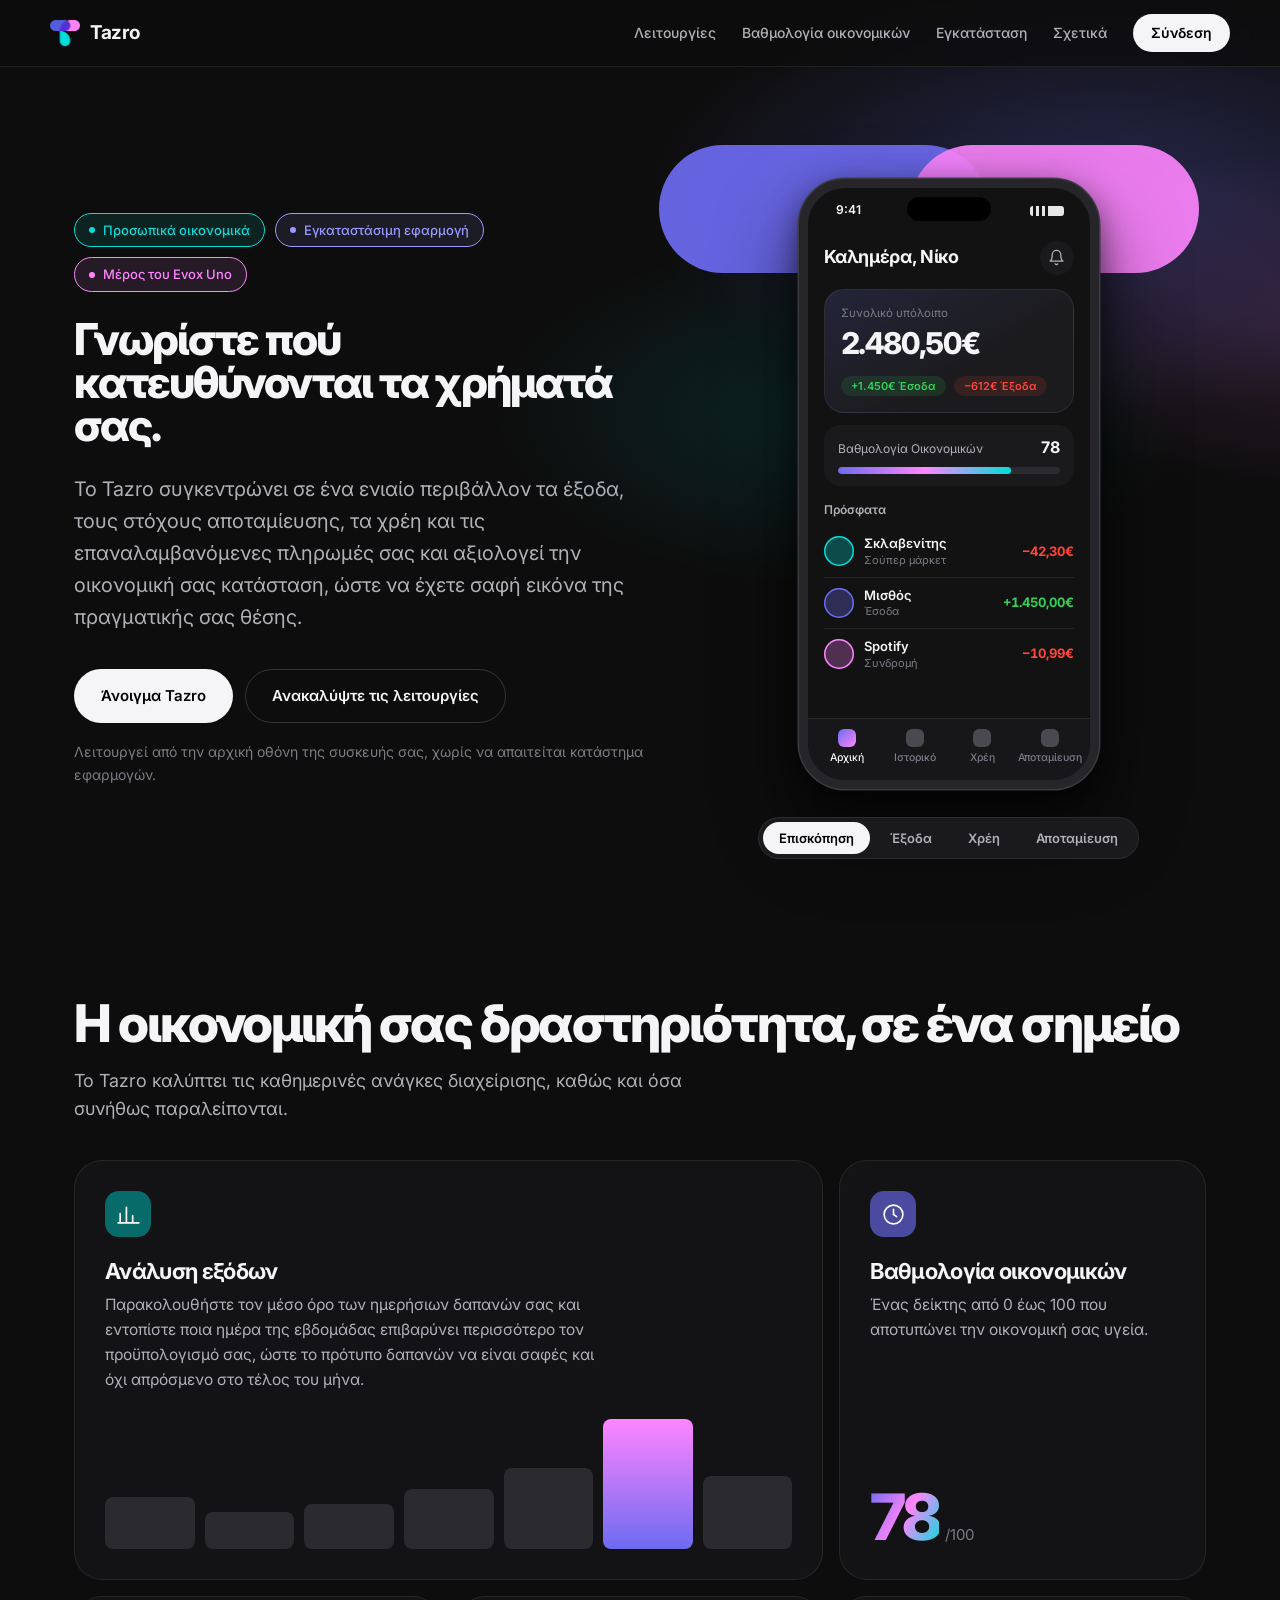
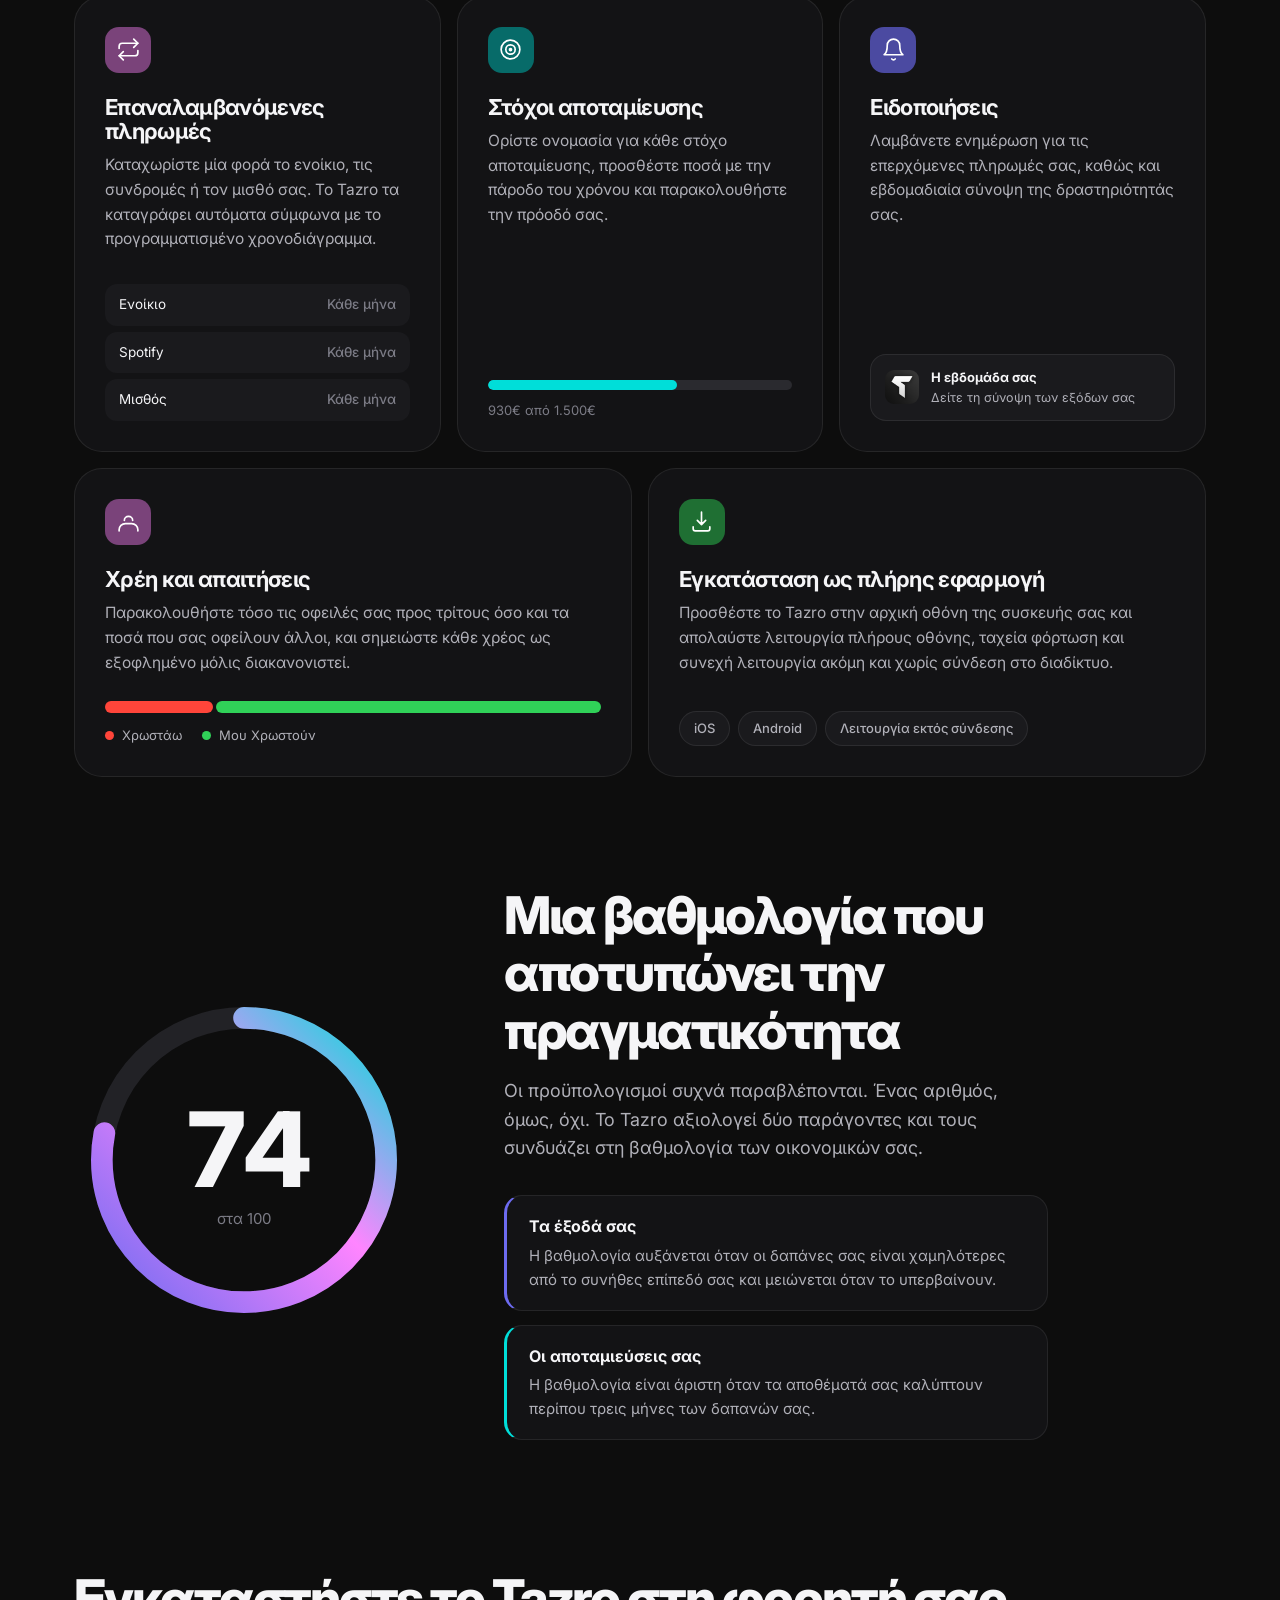
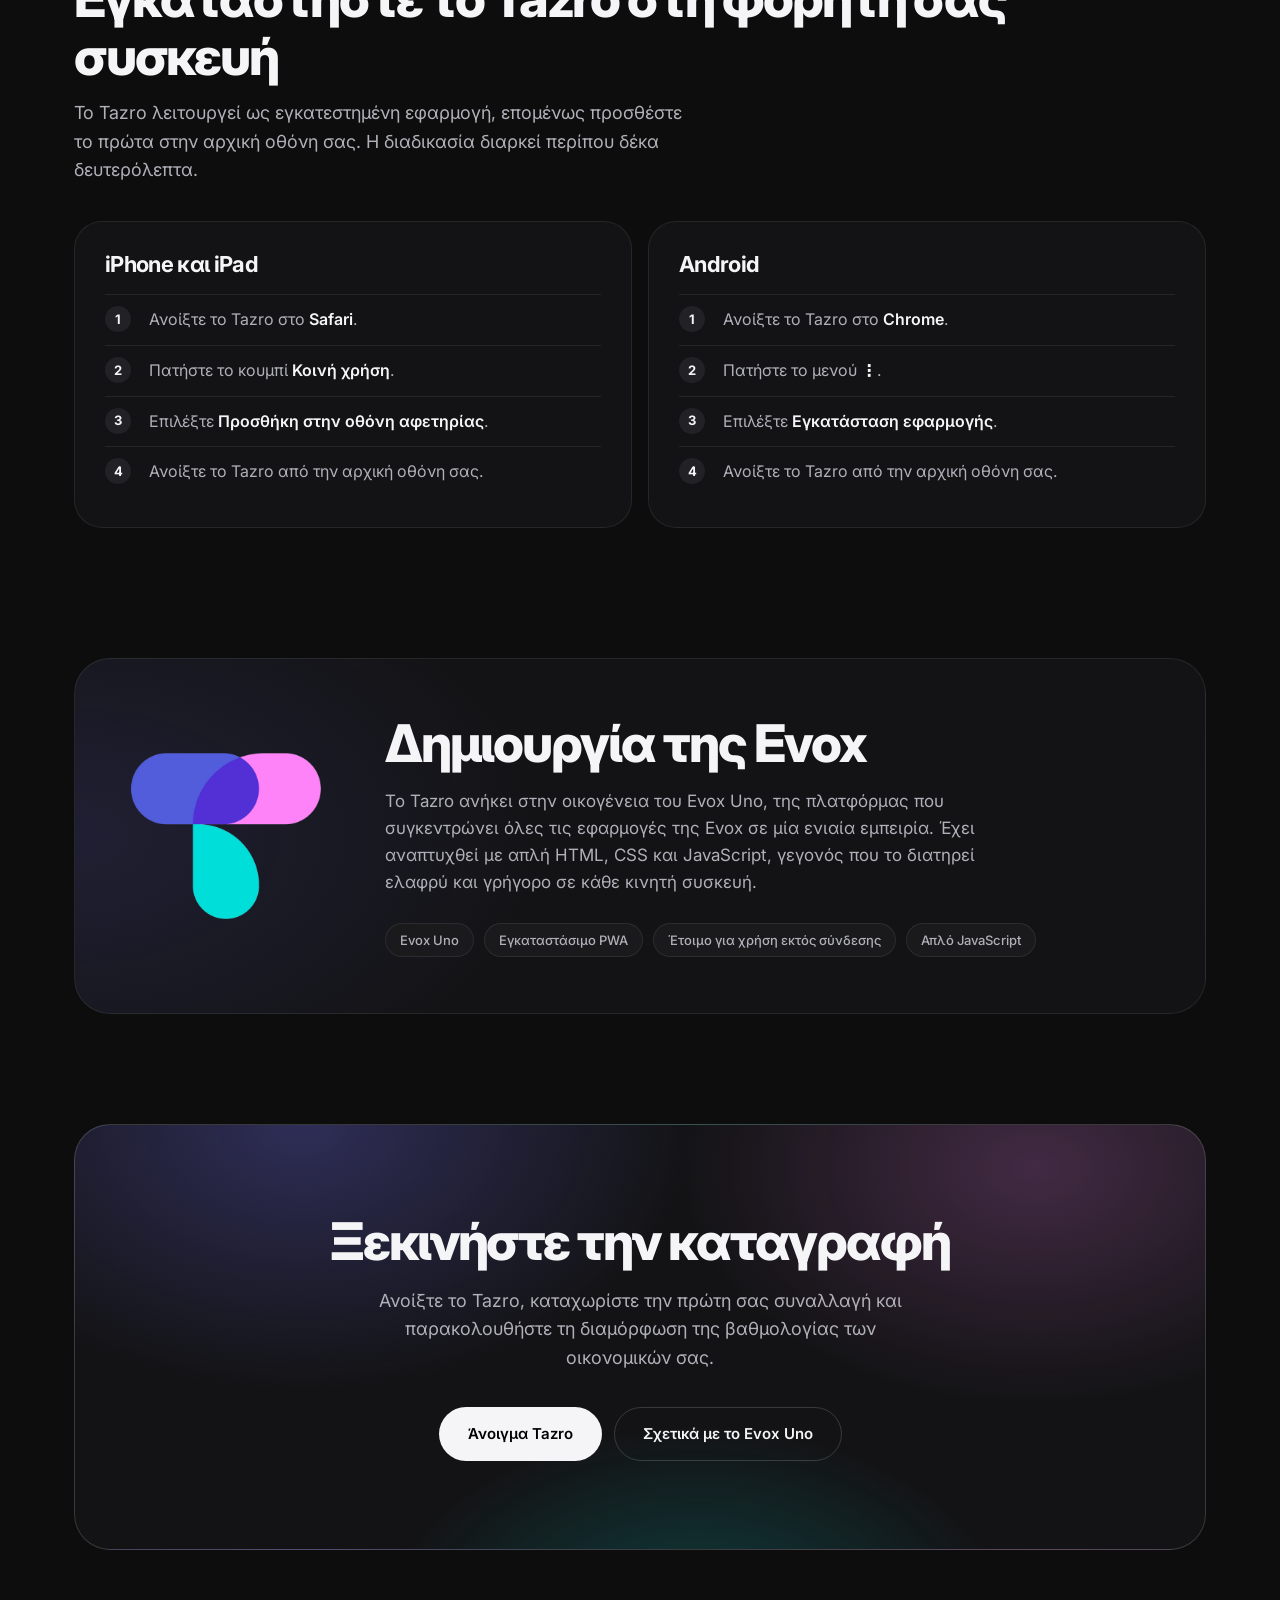
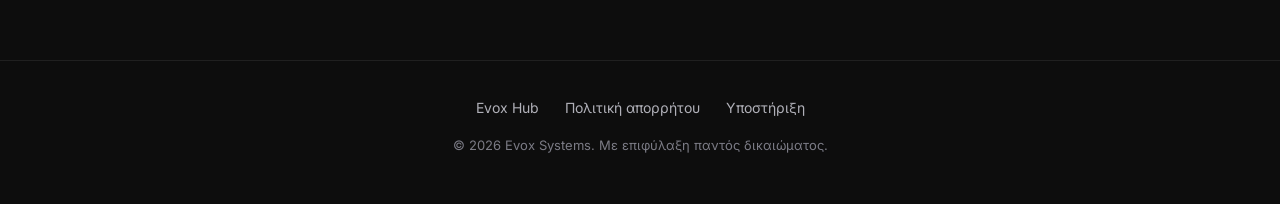
==== tazro-info/index.html @ 0efce6a3 "Tazro-2 Update" ====
<!DOCTYPE html>
<html lang="el">

<head>
  <meta charset="UTF-8">
  <meta name="viewport" content="width=device-width, initial-scale=1, viewport-fit=cover">
  <title>Tazro – Διαχείριση προσωπικών οικονομικών με σαφήνεια</title>
  <meta name="description" content="Το Tazro καταγράφει τα έξοδά σας, τους στόχους αποταμίευσης, τα χρέη και τις επαναλαμβανόμενες πληρωμές σας, και αξιολογεί την οικονομική σας κατάσταση. Εφαρμογή διαχείρισης προσωπικών οικονομικών από την Evox.">
  <meta name="theme-color" content="#0d0d0d">

  <link rel="preconnect" href="https://fonts.googleapis.com">
  <link rel="preconnect" href="https://fonts.gstatic.com" crossorigin>
  <link href="https://fonts.googleapis.com/css2?family=Inter:wght@400;500;600;700;800&display=swap" rel="stylesheet">
  <link rel="stylesheet" href="./style.css">
  <link rel="stylesheet" href="./savings-app.css">
  <link rel="stylesheet" href="https://cdnjs.cloudflare.com/ajax/libs/font-awesome/6.5.2/css/all.min.css"
    crossorigin="anonymous" referrerpolicy="no-referrer">

  <link rel="icon" type="image/png" href="./assets/tazro.png">
  <link rel="apple-touch-icon" sizes="180x180" href="./assets/icon.png">
  <meta name="apple-mobile-web-app-capable" content="yes">
  <meta name="apple-mobile-web-app-status-bar-style" content="black">

  <meta property="og:title" content="Tazro – Διαχείριση προσωπικών οικονομικών με σαφήνεια">
  <meta property="og:type" content="website">
  <meta property="og:description" content="Έξοδα, στόχοι αποταμίευσης, χρέη και επαναλαμβανόμενες πληρωμές σε μία εφαρμογή, με βαθμολογία που αποτυπώνει την οικονομική σας υγεία.">
  <meta property="og:image" content="./assets/tazro.png">
</head>

<body>

  <!-- ─── NAV ─── -->
  <nav>
    <a class="nav-logo" href="#top" aria-label="Αρχική Tazro">
      <img src="./assets/tazro.png" alt="">Tazro
    </a>
    <div class="nav-links">
      <a href="#features">Λειτουργίες</a>
      <a href="#score">Βαθμολογία οικονομικών</a>
      <a href="#install">Εγκατάσταση</a>
      <a href="#about">Σχετικά</a>

      <div id="login" onclick="window.location.href = '../login/'" class="custom-select">
        <div class="button-login"><span>Σύνδεση</span></div>
      </div>
      <div style="display: none;" class="loggedIn" id="userMenu">
        <button type="button" class="user-dropdown-toggle" aria-haspopup="true" aria-expanded="false"
          aria-controls="userDropdownMenu">
          <img id="pfp" class="profile-avatar" src="./assets/icon.png" alt="Φωτογραφία προφίλ">
          <span id="username" class="username">Όνομα χρήστη</span>
        </button>
        <div class="dropdown" id="userDropdownMenu" role="menu">
          <a href="#" role="menuitem">Προφίλ</a>
          <a href="#" role="menuitem">Ρυθμίσεις</a>
          <a onclick="logout()" href="#" role="menuitem">Αποσύνδεση</a>
        </div>
      </div>
    </div>
  </nav>

  <main id="top">

    <!-- ─── HERO ─── -->
    <section class="hero">
      <div class="hero-glow" aria-hidden="true"></div>

      <div class="hero-copy">
        <div class="status-pills">
          <span class="pill teal"><span class="pill-dot"></span> Προσωπικά οικονομικά</span>
          <span class="pill indigo"><span class="pill-dot"></span> Εγκαταστάσιμη εφαρμογή</span>
          <span class="pill pink"><span class="pill-dot"></span> Μέρος του Evox Uno</span>
        </div>

        <h1>Γνωρίστε πού κατευθύνονται τα χρήματά σας.</h1>
        <p class="subtitle">Το Tazro συγκεντρώνει σε ένα ενιαίο περιβάλλον τα έξοδα, τους στόχους αποταμίευσης, τα χρέη και τις επαναλαμβανόμενες
          πληρωμές σας και αξιολογεί την οικονομική σας κατάσταση, ώστε να έχετε σαφή εικόνα της πραγματικής σας θέσης.</p>

        <div class="hero-actions">
          <a class="btn primary" id="installBtn" href="../tazro/" data-app-url="../tazro/">Άνοιγμα Tazro</a>
          <a class="btn secondary" href="#features">Ανακαλύψτε τις λειτουργίες</a>
        </div>
        <p class="hero-note">Λειτουργεί από την αρχική οθόνη της συσκευής σας, χωρίς να απαιτείται κατάστημα εφαρμογών.</p>
      </div>

      <!-- Phone demo -->
      <div class="stage">
        <span class="shape shape-indigo" aria-hidden="true"></span>
        <span class="shape shape-pink" aria-hidden="true"></span>
        <span class="shape shape-teal" aria-hidden="true"></span>

        <div class="phone" aria-label="Προεπισκόπηση της εφαρμογής Tazro">
          <div class="phone-island" aria-hidden="true"></div>

          <!-- Overview -->
          <div class="screen active" id="screen-overview" role="tabpanel" aria-labelledby="tab-overview">
            <div class="s-status"><span>9:41</span><span class="s-status-icons" aria-hidden="true"></span></div>
            <div class="s-head">
              <div>
                <span class="s-hello">Καλημέρα, Νίκο</span>
              </div>
              <span class="s-bell" aria-hidden="true">
                <svg viewBox="0 0 24 24" fill="none" stroke="currentColor" stroke-width="1.8" stroke-linecap="round" stroke-linejoin="round"><path d="M6 8a6 6 0 0112 0c0 7 3 9 3 9H3s3-2 3-9M10.3 21a1.94 1.94 0 003.4 0"/></svg>
              </span>
            </div>

            <div class="s-balance">
              <span class="s-label">Συνολικό υπόλοιπο</span>
              <strong class="s-amount" data-count="2480.5">2.480,50€</strong>
              <div class="s-chips">
                <span class="chip up">+1.450€ Έσοδα</span>
                <span class="chip down">−612€ Έξοδα</span>
              </div>
            </div>

            <div class="s-score">
              <div class="s-score-top"><span>Βαθμολογία Οικονομικών</span><b>78</b></div>
              <div class="s-track"><i style="--w:78%"></i></div>
            </div>

            <span class="s-section">Πρόσφατα</span>
            <ul class="s-list">
              <li><span class="dot teal"></span><span class="s-name">Σκλαβενίτης<small>Σούπερ μάρκετ</small></span><b class="neg">−42,30€</b></li>
              <li><span class="dot indigo"></span><span class="s-name">Μισθός<small>Έσοδα</small></span><b class="pos">+1.450,00€</b></li>
              <li><span class="dot pink"></span><span class="s-name">Spotify<small>Συνδρομή</small></span><b class="neg">−10,99€</b></li>
            </ul>
          </div>

          <!-- Spending -->
          <div class="screen" id="screen-spending" role="tabpanel" aria-labelledby="tab-spending">
            <div class="s-status"><span>9:41</span><span class="s-status-icons" aria-hidden="true"></span></div>
            <div class="s-head"><span class="s-title">Στατιστικά εξόδων</span></div>

            <div class="s-balance slim">
              <span class="s-label">Μέσος όρος ανά ημέρα</span>
              <strong class="s-amount">38,40€</strong>
            </div>

            <span class="s-section">Μ.Ο. ανά ημέρα της εβδομάδας</span>
            <div class="s-bars" aria-hidden="true">
              <div><i style="--h:42%"></i><span>Δε</span></div>
              <div><i style="--h:30%"></i><span>Τρ</span></div>
              <div><i style="--h:36%"></i><span>Τε</span></div>
              <div><i style="--h:48%"></i><span>Πε</span></div>
              <div><i style="--h:64%"></i><span>Πα</span></div>
              <div class="hi"><i style="--h:100%"></i><span>Σα</span></div>
              <div><i style="--h:58%"></i><span>Κυ</span></div>
            </div>

            <ul class="s-cats">
              <li><span>Σούπερ μάρκετ</span><b>248€</b><i style="--w:82%;--c:var(--teal)"></i></li>
              <li><span>Μεταφορές</span><b>120€</b><i style="--w:44%;--c:var(--indigo)"></i></li>
              <li><span>Ψυχαγωγία</span><b>96€</b><i style="--w:34%;--c:var(--pink)"></i></li>
            </ul>
          </div>

          <!-- Debts -->
          <div class="screen" id="screen-debts" role="tabpanel" aria-labelledby="tab-debts">
            <div class="s-status"><span>9:41</span><span class="s-status-icons" aria-hidden="true"></span></div>
            <div class="s-head"><span class="s-title">Χρέη</span></div>

            <div class="s-debt-sum">
              <div><span class="s-label">Χρωστάω</span><strong class="neg">18,00€</strong></div>
              <div><span class="s-label">Μου Χρωστούν</span><strong class="pos">63,00€</strong></div>
            </div>
            <div class="s-split" aria-hidden="true"><i class="owe" style="--w:22%"></i><i class="lent" style="--w:78%"></i></div>

            <span class="s-section">Ανοιχτά</span>
            <ul class="s-list">
              <li><span class="dot pink"></span><span class="s-name">Γιώργος<small>Δείπνο · Χρωστάω</small></span><b class="neg">18,00€</b></li>
              <li><span class="dot teal"></span><span class="s-name">Ελένη<small>Εισιτήρια · Μου Χρωστούν</small></span><b class="pos">45,00€</b></li>
              <li><span class="dot teal"></span><span class="s-name">Μάρκος<small>Καύσιμα · Μου Χρωστούν</small></span><b class="pos">18,00€</b></li>
            </ul>
          </div>

          <!-- Savings -->
          <div class="screen" id="screen-savings" role="tabpanel" aria-labelledby="tab-savings">
            <div class="s-status"><span>9:41</span><span class="s-status-icons" aria-hidden="true"></span></div>
            <div class="sv-scroll">
              <div class="sv-app">
                    <div class="view-header">
                      <h1>Αποταμίευση</h1>
                    </div>

                    <div style="display: flex;align-items: center;justify-content: center;width: 100%;color:#d5d5d5;">
                      <h4>Βαθμολογία Οικονομικών</h4>
                    </div>

                    <!-- Finance score hero (radial rings) -->
                    <div class="score-hero animate-in" id="score-hero">
                      <svg class="score-svg" id="score-svg" viewBox="0 0 360 360" role="img" aria-label="Οικονομική βαθμολογία">
                        <defs>
                          <path id="score-arc-top" d="M 60.5 79.7 A 156 156 0 0 1 299.5 79.7" />
                          <path id="score-arc-right" d="M 280.3 60.5 A 156 156 0 0 1 280.3 299.5" />
                          <path id="score-arc-left" d="M 79.7 299.5 A 156 156 0 0 1 79.7 60.5" />
                          <path id="score-arc-bottom" d="M 52.8 286.7 A 166 166 0 0 0 307.2 286.7" />
                        </defs>

                        <!-- curved section labels -->
                        <text class="score-lbl"><textPath href="#score-arc-top" startOffset="50%" text-anchor="middle">ΕΞΟΔΑ</textPath></text>
                        <text class="score-lbl"><textPath href="#score-arc-right" startOffset="50%" text-anchor="middle">ΧΡΕΗ</textPath></text>
                        <text class="score-lbl"><textPath href="#score-arc-bottom" startOffset="50%" text-anchor="middle">ΑΠΟΤΑΜΙΕΥΣΗ</textPath></text>
                        <text class="score-lbl"><textPath href="#score-arc-left" startOffset="50%" text-anchor="middle">ΣΤΟΧΟΙ</textPath></text>

                        <!-- decorative dots -->
                  <g class="score-grey">
                    <circle cx="257.8" cy="102.2" r="15"/>
                    <circle cx="291.0" cy="69.0" r="5.5"/>
                    <circle cx="257.8" cy="257.8" r="15"/>
                    <circle cx="291.0" cy="291.0" r="5.5"/>
                    <circle cx="102.2" cy="257.8" r="15"/>
                    <circle cx="69.0" cy="291.0" r="5.5"/>
                    <circle cx="102.2" cy="102.2" r="15"/>
                    <circle cx="69.0" cy="69.0" r="5.5"/>
                  </g>
                  <g class="score-deco" style="--c:var(--sc-spend)">
                    <circle class="deco-dot" cx="120.1" cy="62.4" r="11" style="--d:0.00s"/>
                    <circle class="deco-dot" cx="239.9" cy="62.4" r="11" style="--d:0.90s"/>
                    <circle class="deco-pale" cx="99.1" cy="45.4" r="3.4" style="--d:0.40s"/>
                    <circle class="deco-pale" cx="260.9" cy="45.4" r="3.4" style="--d:1.00s"/>
                  </g>
                  <g class="score-deco" style="--c:var(--sc-debts)">
                    <circle class="deco-dot" cx="297.6" cy="120.1" r="11" style="--d:0.45s"/>
                    <circle class="deco-dot" cx="297.6" cy="239.9" r="11" style="--d:1.35s"/>
                    <circle class="deco-pale" cx="314.6" cy="99.1" r="3.4" style="--d:0.70s"/>
                    <circle class="deco-pale" cx="314.6" cy="260.9" r="3.4" style="--d:1.30s"/>
                  </g>
                  <g class="score-deco" style="--c:var(--sc-save)">
                    <circle class="deco-dot" cx="239.9" cy="297.6" r="11" style="--d:0.90s"/>
                    <circle class="deco-dot" cx="120.1" cy="297.6" r="11" style="--d:1.80s"/>
                    <circle class="deco-pale" cx="260.9" cy="314.6" r="3.4" style="--d:1.00s"/>
                    <circle class="deco-pale" cx="99.1" cy="314.6" r="3.4" style="--d:1.60s"/>
                  </g>
                  <g class="score-deco" style="--c:var(--sc-goals)">
                    <circle class="deco-dot" cx="62.4" cy="239.9" r="11" style="--d:1.35s"/>
                    <circle class="deco-dot" cx="62.4" cy="120.1" r="11" style="--d:2.25s"/>
                    <circle class="deco-pale" cx="45.4" cy="260.9" r="3.4" style="--d:1.30s"/>
                    <circle class="deco-pale" cx="45.4" cy="99.1" r="3.4" style="--d:1.90s"/>
                  </g>

                        <!-- score rings -->
                  <g class="score-ring" style="--c:var(--sc-spend)" transform="translate(180 70)">
                    <circle class="ring-fill" r="34"/>
                    <circle class="ring-track" r="34"/>
                    <circle class="ring-arc" id="arc-spend" r="34" transform="rotate(-90)"/>
                    <text class="ring-val" id="val-spend" text-anchor="middle" dy=".35em">–</text>
                  </g>
                  <g class="score-ring" style="--c:var(--sc-debts)" transform="translate(290 180)">
                    <circle class="ring-fill" r="34"/>
                    <circle class="ring-track" r="34"/>
                    <circle class="ring-arc" id="arc-debts" r="34" transform="rotate(-90)"/>
                    <text class="ring-val" id="val-debts" text-anchor="middle" dy=".35em">–</text>
                  </g>
                  <g class="score-ring" style="--c:var(--sc-save)" transform="translate(180 290)">
                    <circle class="ring-fill" r="34"/>
                    <circle class="ring-track" r="34"/>
                    <circle class="ring-arc" id="arc-save" r="34" transform="rotate(-90)"/>
                    <text class="ring-val" id="val-save" text-anchor="middle" dy=".35em">–</text>
                  </g>
                  <g class="score-ring" style="--c:var(--sc-goals)" transform="translate(70 180)">
                    <circle class="ring-fill" r="34"/>
                    <circle class="ring-track" r="34"/>
                    <circle class="ring-arc" id="arc-goals" r="34" transform="rotate(-90)"/>
                    <text class="ring-val" id="val-goals" text-anchor="middle" dy=".35em">–</text>
                  </g>

                        <!-- total -->
                        <text class="score-total" id="score-total" x="180" y="197" text-anchor="middle">–</text>
                        <text class="score-outof" x="180" y="221" text-anchor="middle">/100</text>
                      </svg>
                    </div>

                    <!-- Status: monthly change + rating -->
                    <div class="score-status flat animate-in" id="score-status">
                      <div class="score-status-left">
                        <div class="score-arrow">
                          <svg viewBox="0 0 24 24" stroke-linecap="round" stroke-linejoin="round">
                            <path d="M12 19V5M5 12l7-7 7 7" />
                          </svg>
                        </div>
                        <div class="score-pill" id="score-pill">—</div>
                      </div>
                      <div class="score-status-right">
                        <div class="score-rating" id="score-rating">—</div>
                        <div class="score-rating-sub" id="score-rating-sub">—</div>
                      </div>
                    </div>

                    <!-- Score breakdown -->
                    <div class="score-grid animate-in">
                      <div class="score-card" style="--c:var(--sc-spend)">
                        <div class="score-card-top">
                          <span class="score-card-label">Έξοδα</span>
                          <span class="score-delta" id="delta-spend"></span>
                        </div>
                        <div class="score-card-value"><span id="sc-val-spend">–</span><small>/100</small></div>
                        <div class="score-card-detail" id="sc-det-spend">—</div>
                        <div class="score-card-bar"><span id="sc-bar-spend"></span></div>
                      </div>
                      <div class="score-card" style="--c:var(--sc-save)">
                        <div class="score-card-top">
                          <span class="score-card-label">Αποταμίευση</span>
                          <span class="score-delta" id="delta-save"></span>
                        </div>
                        <div class="score-card-value"><span id="sc-val-save">–</span><small>/100</small></div>
                        <div class="score-card-detail" id="sc-det-save">—</div>
                        <div class="score-card-bar"><span id="sc-bar-save"></span></div>
                      </div>
                      <div class="score-card" style="--c:var(--sc-goals)">
                        <div class="score-card-top">
                          <span class="score-card-label">Στόχοι</span>
                          <span class="score-delta" id="delta-goals"></span>
                        </div>
                        <div class="score-card-value"><span id="sc-val-goals">–</span><small>/100</small></div>
                        <div class="score-card-detail" id="sc-det-goals">—</div>
                        <div class="score-card-bar"><span id="sc-bar-goals"></span></div>
                      </div>
                      <div class="score-card" style="--c:var(--sc-debts)">
                        <div class="score-card-top">
                          <span class="score-card-label">Χρέη</span>
                          <span class="score-delta" id="delta-debts"></span>
                        </div>
                        <div class="score-card-value"><span id="sc-val-debts">–</span><small>/100</small></div>
                        <div class="score-card-detail" id="sc-det-debts">—</div>
                        <div class="score-card-bar"><span id="sc-bar-debts"></span></div>
                      </div>
                    </div>

                    <!-- Dual balance display -->
                    <div class="dual-balance-row">

                      <div class="balance-source-card" id="main-balance-card">
                        <div class="bsc-label">Κύριο</div>
                        <div class="bsc-amount" id="savings-main-balance">$0.00</div>
                        <div class="bsc-sub">Διαθέσιμο</div>
                      </div>

                      <!-- Directional arrows -->
                      <div class="xfer-arrows" id="transfer-arrow-indicator">
                        <div class="xfer-arrow xfer-right">
                          <svg viewBox="0 0 24 24" stroke="currentColor" stroke-width="2" fill="none" stroke-linecap="round"
                            stroke-linejoin="round">
                            <path d="M5 12h14M15 8l4 4-4 4" />
                          </svg>
                        </div>
                        <div class="xfer-arrow xfer-left">
                          <svg viewBox="0 0 24 24" stroke="currentColor" stroke-width="2" fill="none" stroke-linecap="round"
                            stroke-linejoin="round">
                            <path d="M19 12H5M9 8l-4 4 4 4" />
                          </svg>
                        </div>
                      </div>

                      <div class="balance-source-card savings-card" id="savings-balance-card">
                        <div class="bsc-label">Αποταμίευση</div>
                        <div class="bsc-amount" id="savings-amount">$0.00</div>
                        <div class="bsc-sub positive" id="savings-trend">—</div>
                      </div>

                    </div>

                    <!-- Transfer panel -->
                    <div class="transfer-panel" id="transfer-panel">
                      <div class="transfer-panel-header">
                        <div class="transfer-panel-title">
                          <span class="transfer-panel-icon">
                            <svg viewBox="0 0 24 24" stroke="currentColor" stroke-width="2" fill="none" stroke-linecap="round"
                              stroke-linejoin="round">
                              <path d="M7 7h13M16 3l4 4-4 4M17 17H4M8 13l-4 4 4 4" />
                            </svg>
                          </span>
                          <h3>Μεταφορά</h3>
                        </div>
                        <span class="transfer-panel-hint" id="transfer-panel-hint">από κύριο υπόλοιπο</span>
                      </div>

                      <!-- Account selector -->
                      <div class="debt-type-selector savings-account-selector" id="savings-account-selector">
                        <button class="debt-type-btn savings-account-btn active" data-account="main">Κύριο</button>
                        <button class="debt-type-btn savings-account-btn" data-account="savings">Αποταμίευση</button>
                      </div>

                      <!-- Amount input -->
                      <label class="transfer-amount-input" for="transfer-amount">
                        <input type="number" id="transfer-amount" placeholder="0.00" step="0.01" min="0" inputmode="decimal">
                        <span class="transfer-currency">€</span>
                      </label>

                      <!-- Slider -->
                      <div class="transfer-slider">
                        <input type="range" class="slider-track" id="transfer-slider" min="0" max="100" value="0">
                        <div class="slider-labels">
                          <span>0€</span>
                          <span>Διαθέσιμο <b id="slider-max">—</b></span>
                        </div>
                      </div>

                      <!-- Quick amounts -->
                      <div class="transfer-chips" id="transfer-chips">
                        <button type="button" class="transfer-chip" data-pct="25">25%</button>
                        <button type="button" class="transfer-chip" data-pct="50">50%</button>
                        <button type="button" class="transfer-chip" data-pct="75">75%</button>
                        <button type="button" class="transfer-chip" data-pct="100">Όλο</button>
                      </div>

                      <!-- Single action button driven by selected source account -->
                      <div class="transfer-dir-btns">
                        <button class="transfer-dir-btn save" id="transfer-action-btn">
                          <svg id="transfer-action-icon" viewBox="0 0 24 24" stroke="currentColor" stroke-width="2" fill="none"
                            stroke-linecap="round" stroke-linejoin="round">
                            <path d="M5 12h14M15 8l4 4-4 4" />
                          </svg>
                          <div class="tdb-text">
                            <span class="tdb-main" id="transfer-action-main">Αποθήκευση</span>
                            <span class="tdb-sub" id="transfer-action-sub">Κύριο → Αποταμίευση</span>
                          </div>
                        </button>
                      </div>
                    </div>

                    <!-- Goals -->
                    <div class="section-header">
                      <h2>Στόχοι</h2>
                    </div>
                    <div class="goals-section" id="goals-list"></div>
              </div>
            </div>
          </div>

          <div class="phone-nav" role="presentation">
            <button type="button" data-go="overview" class="active" tabindex="-1" aria-hidden="true">Αρχική</button>
            <button type="button" data-go="spending" tabindex="-1" aria-hidden="true">Ιστορικό</button>
            <button type="button" data-go="debts" tabindex="-1" aria-hidden="true">Χρέη</button>
            <button type="button" data-go="savings" tabindex="-1" aria-hidden="true">Αποταμίευση</button>
          </div>
        </div>

        <div class="demo-tabs" role="tablist" aria-label="Προεπισκόπηση οθόνης του Tazro">
          <button role="tab" id="tab-overview" data-go="overview" aria-selected="true" aria-controls="screen-overview">Επισκόπηση</button>
          <button role="tab" id="tab-spending" data-go="spending" aria-selected="false" aria-controls="screen-spending" tabindex="-1">Έξοδα</button>
          <button role="tab" id="tab-debts" data-go="debts" aria-selected="false" aria-controls="screen-debts" tabindex="-1">Χρέη</button>
          <button role="tab" id="tab-savings" data-go="savings" aria-selected="false" aria-controls="screen-savings" tabindex="-1">Αποταμίευση</button>
        </div>
      </div>
    </section>

    <!-- ─── FEATURES ─── -->
    <section id="features" class="section-head">
      <h2>Η οικονομική σας δραστηριότητα, σε ένα σημείο</h2>
      <p>Το Tazro καλύπτει τις καθημερινές ανάγκες διαχείρισης, καθώς και όσα συνήθως παραλείπονται.</p>
    </section>

    <div class="feature-grid">

      <article class="feature-card w4">
        <div class="feature-icon teal">
          <svg width="25" height="25" viewBox="0 0 24 24" fill="none" stroke="#fff" stroke-width="1.6" stroke-linecap="round" stroke-linejoin="round"><path d="M4 20V11M10 20V5M16 20V13M22 20H2"/></svg>
        </div>
        <h3>Ανάλυση εξόδων</h3>
        <p>Παρακολουθήστε τον μέσο όρο των ημερήσιων δαπανών σας και εντοπίστε ποια ημέρα της εβδομάδας επιβαρύνει περισσότερο
          τον προϋπολογισμό σας, ώστε το πρότυπο δαπανών να είναι σαφές και όχι απρόσμενο στο τέλος του μήνα.</p>
        <div class="viz viz-bars" aria-hidden="true">
          <i style="--h:40%"></i><i style="--h:28%"></i><i style="--h:34%"></i><i style="--h:46%"></i><i style="--h:62%"></i><i class="hi" style="--h:100%"></i><i style="--h:56%"></i>
        </div>
      </article>

      <article class="feature-card w2">
        <div class="feature-icon indigo">
          <svg width="25" height="25" viewBox="0 0 24 24" fill="none" stroke="#fff" stroke-width="1.6" stroke-linecap="round" stroke-linejoin="round"><circle cx="12" cy="12" r="9"/><path d="M12 7v5l3 2"/></svg>
        </div>
        <h3>Βαθμολογία οικονομικών</h3>
        <p>Ένας δείκτης από 0 έως 100 που αποτυπώνει την οικονομική σας υγεία.</p>
        <div class="viz viz-score" aria-hidden="true"><b>78</b><span>/100</span></div>
      </article>

      <article class="feature-card w2">
        <div class="feature-icon pink">
          <svg width="25" height="25" viewBox="0 0 24 24" fill="none" stroke="#fff" stroke-width="1.6" stroke-linecap="round" stroke-linejoin="round"><path d="M17 2l4 4-4 4"/><path d="M3 11V9a3 3 0 013-3h15"/><path d="M7 22l-4-4 4-4"/><path d="M21 13v2a3 3 0 01-3 3H3"/></svg>
        </div>
        <h3>Επαναλαμβανόμενες πληρωμές</h3>
        <p>Καταχωρίστε μία φορά το ενοίκιο, τις συνδρομές ή τον μισθό σας. Το Tazro τα καταγράφει αυτόματα σύμφωνα με το προγραμματισμένο χρονοδιάγραμμα.</p>
        <ul class="viz viz-rows" aria-hidden="true">
          <li><span>Ενοίκιο</span><b>Κάθε μήνα</b></li>
          <li><span>Spotify</span><b>Κάθε μήνα</b></li>
          <li><span>Μισθός</span><b>Κάθε μήνα</b></li>
        </ul>
      </article>

      <article class="feature-card w2">
        <div class="feature-icon teal">
          <svg width="25" height="25" viewBox="0 0 24 24" fill="none" stroke="#fff" stroke-width="1.6" stroke-linecap="round" stroke-linejoin="round"><circle cx="12" cy="12" r="9"/><circle cx="12" cy="12" r="4.5"/><circle cx="12" cy="12" r="1" fill="#fff"/></svg>
        </div>
        <h3>Στόχοι αποταμίευσης</h3>
        <p>Ορίστε ονομασία για κάθε στόχο αποταμίευσης, προσθέστε ποσά με την πάροδο του χρόνου και παρακολουθήστε την πρόοδό σας.</p>
        <div class="viz viz-goal" aria-hidden="true"><div class="s-track"><i style="--w:62%;--c:var(--teal)"></i></div><span>930€ από 1.500€</span></div>
      </article>

      <article class="feature-card w2">
        <div class="feature-icon indigo">
          <svg width="25" height="25" viewBox="0 0 24 24" fill="none" stroke="#fff" stroke-width="1.6" stroke-linecap="round" stroke-linejoin="round"><path d="M6 8a6 6 0 0112 0c0 7 3 9 3 9H3s3-2 3-9M10.3 21a1.94 1.94 0 003.4 0"/></svg>
        </div>
        <h3>Ειδοποιήσεις</h3>
        <p>Λαμβάνετε ενημέρωση για τις επερχόμενες πληρωμές σας, καθώς και εβδομαδιαία σύνοψη της δραστηριότητάς σας.</p>
        <div class="viz viz-notif" aria-hidden="true"><img src="./assets/icon.png" alt=""><span><b>Η εβδομάδα σας</b>Δείτε τη σύνοψη των εξόδων σας</span></div>
      </article>

      <article class="feature-card w3">
        <div class="feature-icon pink">
          <svg width="25" height="25" viewBox="0 0 24 24" fill="none" stroke="#fff" stroke-width="1.6" stroke-linecap="round" stroke-linejoin="round"><path d="M16 11a4 4 0 10-8 0"/><path d="M3 21v-1a6 6 0 016-6h6a6 6 0 016 6v1"/></svg>
        </div>
        <h3>Χρέη και απαιτήσεις</h3>
        <p>Παρακολουθήστε τόσο τις οφειλές σας προς τρίτους όσο και τα ποσά που σας οφείλουν άλλοι, και σημειώστε κάθε χρέος ως εξοφλημένο μόλις διακανονιστεί.</p>
        <div class="viz viz-split" aria-hidden="true">
          <div class="s-split"><i class="owe" style="--w:22%"></i><i class="lent" style="--w:78%"></i></div>
          <div class="viz-split-legend"><span><i class="owe"></i>Χρωστάω</span><span><i class="lent"></i>Μου Χρωστούν</span></div>
        </div>
      </article>

      <article class="feature-card w3">
        <div class="feature-icon green">
          <svg width="25" height="25" viewBox="0 0 24 24" fill="none" stroke="#fff" stroke-width="1.6" stroke-linecap="round" stroke-linejoin="round"><path d="M12 3v12m0 0l-4-4m4 4l4-4"/><path d="M4 17v2a2 2 0 002 2h12a2 2 0 002-2v-2"/></svg>
        </div>
        <h3>Εγκατάσταση ως πλήρης εφαρμογή</h3>
        <p>Προσθέστε το Tazro στην αρχική οθόνη της συσκευής σας και απολαύστε λειτουργία πλήρους οθόνης, ταχεία φόρτωση και συνεχή λειτουργία ακόμη και χωρίς σύνδεση στο διαδίκτυο.</p>
        <div class="viz viz-badges" aria-hidden="true"><span>iOS</span><span>Android</span><span>Λειτουργία εκτός σύνδεσης</span></div>
      </article>
    </div>

    <!-- ─── FINANCE SCORE ─── -->
    <section id="score" class="score-section">
      <div class="score-ring" id="scoreRing" role="img" aria-label="Παράδειγμα βαθμολογίας οικονομικών: 78 στα 100">
        <svg viewBox="0 0 220 220" aria-hidden="true">
          <defs>
            <linearGradient id="ringGrad" x1="0" y1="0" x2="1" y2="1">
              <stop offset="0" stop-color="#6d6bf0"/>
              <stop offset="0.55" stop-color="#ff85ff"/>
              <stop offset="1" stop-color="#00ded9"/>
            </linearGradient>
          </defs>
          <circle class="ring-bg" cx="110" cy="110" r="92"/>
          <circle class="ring-fg" id="ringFg" cx="110" cy="110" r="92" data-score="78"/>
        </svg>
        <div class="ring-num"><b id="ringNum">0</b><span>στα 100</span></div>
      </div>

      <div class="score-copy">
        <h2>Μια βαθμολογία που αποτυπώνει την πραγματικότητα</h2>
        <p>Οι προϋπολογισμοί συχνά παραβλέπονται. Ένας αριθμός, όμως, όχι. Το Tazro αξιολογεί δύο παράγοντες και τους
          συνδυάζει στη βαθμολογία των οικονομικών σας.</p>
        <dl class="score-factors">
          <div>
            <dt>Τα έξοδά σας</dt>
            <dd>Η βαθμολογία αυξάνεται όταν οι δαπάνες σας είναι χαμηλότερες από το συνήθες επίπεδό σας και μειώνεται όταν το υπερβαίνουν.</dd>
          </div>
          <div>
            <dt>Οι αποταμιεύσεις σας</dt>
            <dd>Η βαθμολογία είναι άριστη όταν τα αποθέματά σας καλύπτουν περίπου τρεις μήνες των δαπανών σας.</dd>
          </div>
        </dl>
      </div>
    </section>

    <!-- ─── INSTALL ─── -->
    <section id="install" class="timeline-section">
      <h2>Εγκαταστήστε το Tazro στη φορητή σας συσκευή</h2>
      <p class="install-lead">Το Tazro λειτουργεί ως εγκατεστημένη εφαρμογή, επομένως προσθέστε το πρώτα στην αρχική οθόνη σας. Η διαδικασία διαρκεί περίπου δέκα δευτερόλεπτα.</p>

      <div class="install-grid">
        <div class="install-card" data-platform="ios">
          <div class="install-title"><h3>iPhone και iPad</h3><span class="here">Η συσκευή σας</span></div>
          <ol>
            <li>Ανοίξτε το Tazro στο <b>Safari</b>.</li>
            <li>Πατήστε το κουμπί <b>Κοινή χρήση</b>.</li>
            <li>Επιλέξτε <b>Προσθήκη στην οθόνη αφετηρίας</b>.</li>
            <li>Ανοίξτε το Tazro από την αρχική οθόνη σας.</li>
          </ol>
        </div>
        <div class="install-card" data-platform="android">
          <div class="install-title"><h3>Android</h3><span class="here">Η συσκευή σας</span></div>
          <ol>
            <li>Ανοίξτε το Tazro στο <b>Chrome</b>.</li>
            <li>Πατήστε το μενού <b>⋮</b>.</li>
            <li>Επιλέξτε <b>Εγκατάσταση εφαρμογής</b>.</li>
            <li>Ανοίξτε το Tazro από την αρχική οθόνη σας.</li>
          </ol>
        </div>
      </div>
    </section>

    <!-- ─── ABOUT ─── -->
    <section id="about" class="about-section">
      <div class="about-card">
        <img class="about-logo" src="./assets/tazro.png" alt="Λογότυπο Tazro">
        <div>
          <h2>Δημιουργία της Evox</h2>
          <p>Το Tazro ανήκει στην οικογένεια του Evox Uno, της πλατφόρμας που συγκεντρώνει όλες τις εφαρμογές της Evox σε μία
            ενιαία εμπειρία. Έχει αναπτυχθεί με απλή HTML, CSS και JavaScript, γεγονός που το διατηρεί ελαφρύ και γρήγορο σε κάθε κινητή συσκευή.</p>
          <div class="tech-row">
            <span class="tech-badge">Evox Uno</span>
            <span class="tech-badge">Εγκαταστάσιμο PWA</span>
            <span class="tech-badge">Έτοιμο για χρήση εκτός σύνδεσης</span>
            <span class="tech-badge">Απλό JavaScript</span>
          </div>
        </div>
      </div>
    </section>

    <!-- ─── CTA ─── -->
    <section class="notify-section">
      <div class="notify-card">
        <h2>Ξεκινήστε την καταγραφή</h2>
        <p>Ανοίξτε το Tazro, καταχωρίστε την πρώτη σας συναλλαγή και παρακολουθήστε τη διαμόρφωση της βαθμολογίας των οικονομικών σας.</p>
        <div class="notify-actions">
          <a href="../tazro/" class="btn-notify primary" data-app-link>Άνοιγμα Tazro</a>
          <a href="../" class="btn-notify secondary">Σχετικά με το Evox Uno</a>
        </div>
      </div>
    </section>
  </main>

  <footer>
    <div class="footer-links">
      <a href="https://evoxs.xyz">Evox Hub</a>
      <a href="https://evoxs.xyz/privacy">Πολιτική απορρήτου</a>
      <a href="https://evoxs.xyz/support">Υποστήριξη</a>
    </div>
    <div class="copyright">© 2026 Evox Systems. Με επιφύλαξη παντός δικαιώματος.</div>
  </footer>

  <script src="./script.js"></script>
  <script src="./savings-demo.js"></script>
</body>

</html>
---- tazro-info/style.css ----
/* ───────────── Tokens ───────────── */
:root {
  --bg: #0d0d0d;
  --bg-2: #131315;
  --surface: #1a1a1d;
  --surface-2: #222226;
  --surface-3: #2a2a2f;
  --text: #f5f5f7;
  --muted: #b0b0b8;
  --faint: #7b7b85;
  --line: rgba(255, 255, 255, 0.08);
  --line-strong: rgba(255, 255, 255, 0.16);

  /* Colours lifted from the Tazro logo */
  --indigo: #6d6bf0;
  --pink: #ff85ff;
  --teal: #00ded9;
  --green: #30d158;
  --red: #ff453a;

  --font: 'Inter', -apple-system, BlinkMacSystemFont, 'SF Pro Display', 'Segoe UI', system-ui, sans-serif;
  --radius-lg: 28px;
  --radius-md: 18px;
  --radius-sm: 12px;
  --maxw: 1180px;
}

*,
*::before,
*::after {
  box-sizing: border-box;
}

html {
  scroll-behavior: smooth;
  scroll-padding-top: 84px;
}

body {
  margin: 0;
  background: var(--bg);
  color: var(--text);
  font-family: var(--font);
  font-size: 16px;
  line-height: 1.6;
  -webkit-font-smoothing: antialiased;
  overflow-x: hidden;
}

img {
  max-width: 100%;
  display: block;
}

a {
  color: inherit;
  text-decoration: none;
}

button {
  font-family: inherit;
  color: inherit;
}

:focus-visible {
  outline: 2px solid var(--teal);
  outline-offset: 3px;
  border-radius: 8px;
}

h1,
h2,
h3,
h4 {
  margin: 0;
  line-height: 1.1;
  letter-spacing: -0.03em;
}

p {
  margin: 0;
}

/* ───────────── Nav ───────────── */
nav {
  position: sticky;
  top: 0;
  z-index: 50;
  display: flex;
  align-items: center;
  justify-content: space-between;
  gap: 24px;
  padding: 14px max(24px, calc((100vw - var(--maxw)) / 2));
  background: rgba(13, 13, 13, 0.72);
  backdrop-filter: blur(18px) saturate(1.4);
  -webkit-backdrop-filter: blur(18px) saturate(1.4);
  border-bottom: 1px solid var(--line);
}

.nav-logo {
  display: flex;
  align-items: center;
  gap: 10px;
  font-weight: 700;
  font-size: 19px;
  letter-spacing: -0.02em;
}

.nav-logo img {
  width: 30px;
  height: 30px;
  object-fit: contain;
}

.nav-links {
  display: flex;
  align-items: center;
  gap: 26px;
}

.nav-links > a {
  font-size: 14px;
  font-weight: 500;
  color: var(--muted);
  transition: color 0.2s;
}

.nav-links > a:hover {
  color: var(--text);
}

.custom-select {
  cursor: pointer;
}

.button-login {
  display: inline-flex;
  align-items: center;
  padding: 8px 18px;
  font-size: 14px;
  font-weight: 600;
  color: #000;
  background: var(--text);
  border-radius: 999px;
  transition: transform 0.2s, background 0.2s;
}

.button-login:hover {
  background: #fff;
  transform: translateY(-1px);
}

.loggedIn {
  position: relative;
  align-items: center;
}

.user-dropdown-toggle {
  display: flex;
  align-items: center;
  gap: 10px;
  padding: 5px 14px 5px 5px;
  background: var(--surface);
  border: 1px solid var(--line);
  border-radius: 999px;
  cursor: pointer;
  font-size: 14px;
  font-weight: 600;
}

.profile-avatar {
  width: 30px;
  height: 30px;
  border-radius: 50%;
  object-fit: cover;
  background: var(--surface-2);
}

.dropdown {
  position: absolute;
  right: 0;
  top: calc(100% + 10px);
  min-width: 170px;
  padding: 6px;
  background: var(--surface);
  border: 1px solid var(--line-strong);
  border-radius: var(--radius-md);
  box-shadow: 0 18px 40px rgba(0, 0, 0, 0.5);
  opacity: 0;
  visibility: hidden;
  transform: translateY(-6px);
  transition: opacity 0.18s, transform 0.18s, visibility 0.18s;
}

.loggedIn.open .dropdown {
  opacity: 1;
  visibility: visible;
  transform: none;
}

.dropdown a {
  display: block;
  padding: 10px 14px;
  font-size: 14px;
  border-radius: 10px;
}

.dropdown a:hover {
  background: var(--surface-2);
}

/* ───────────── Buttons & pills ───────────── */
.btn {
  display: inline-flex;
  align-items: center;
  justify-content: center;
  padding: 14px 26px;
  font-size: 15px;
  font-weight: 600;
  border-radius: 999px;
  border: 1px solid transparent;
  cursor: pointer;
  transition: transform 0.2s, background 0.2s, border-color 0.2s;
}

.btn.primary {
  background: var(--text);
  color: #000;
}

.btn.primary:hover {
  background: #fff;
  transform: translateY(-2px);
}

.btn.secondary {
  background: transparent;
  border-color: var(--line-strong);
}

.btn.secondary:hover {
  border-color: var(--text);
}

.status-pills {
  display: flex;
  flex-wrap: wrap;
  gap: 10px;
}

.pill {
  display: inline-flex;
  align-items: center;
  gap: 8px;
  padding: 6px 14px;
  font-size: 13px;
  font-weight: 500;
  border-radius: 999px;
  border: 1px solid currentColor;
  background: color-mix(in srgb, currentColor 10%, transparent);
}

.pill-dot {
  width: 6px;
  height: 6px;
  border-radius: 50%;
  background: currentColor;
}

.pill.teal { color: var(--teal); }
.pill.indigo { color: #9b99ff; }
.pill.pink { color: var(--pink); }

/* ───────────── Hero ───────────── */
.hero {
  position: relative;
  display: grid;
  grid-template-columns: minmax(0, 1.05fr) minmax(0, 0.95fr);
  align-items: center;
  gap: 48px;
  max-width: var(--maxw);
  margin: 0 auto;
  padding: 72px 24px 96px;
}

.hero-glow {
  position: absolute;
  inset: -10% -20% auto;
  height: 620px;
  z-index: -1;
  background:
    radial-gradient(40% 50% at 78% 35%, rgba(109, 107, 240, 0.28), transparent 70%),
    radial-gradient(30% 40% at 92% 55%, rgba(255, 133, 255, 0.14), transparent 70%),
    radial-gradient(30% 40% at 62% 70%, rgba(0, 222, 217, 0.12), transparent 70%);
  pointer-events: none;
}

.hero-copy h1 {
  margin-top: 26px;
  font-size: clamp(44px, 2.4vw, 84px);
  font-weight: 800;
  letter-spacing: -0.045em;
  line-height: 0.98;
}

.subtitle {
  margin-top: 26px;
  max-width: 34em;
  font-size: clamp(17px, 1.6vw, 20px);
  color: var(--muted);
}

.hero-actions {
  display: flex;
  flex-wrap: wrap;
  gap: 12px;
  margin-top: 36px;
}

.hero-note {
  margin-top: 18px;
  font-size: 14px;
  color: var(--faint);
}

/* Stage: logo shapes + phone */
.stage {
  position: relative;
  display: flex;
  flex-direction: column;
  align-items: center;
  gap: 28px;
  padding-top: 40px;
}

.shape {
  position: absolute;
  z-index: 0;
  pointer-events: none;
}

.shape-indigo {
  top: 6px;
  left: 50%;
  width: 330px;
  height: 128px;
  margin-left: -290px;
  border-radius: 999px;
  background: var(--indigo);
  opacity: 0.92;
}

.shape-pink {
  top: 6px;
  left: 50%;
  width: 290px;
  height: 128px;
  margin-left: -40px;
  border-radius: 999px;
  background: var(--pink);
  opacity: 0.9;
}

.shape-teal {
  top: 150px;
  left: 50%;
  width: 150px;
  height: 250px;
  margin-left: -130px;
  border-radius: 0 999px 999px 999px;
  background: var(--teal);
}

/* Phone */
.phone {
  position: relative;
  z-index: 1;
  width: 300px;
  height: 610px;
  padding: 0;
  overflow: hidden;
  background: #121212;
  border: 9px solid #26262a;
  border-radius: 46px;
  box-shadow:
    0 0 0 1.5px #3b3b41,
    0 40px 80px rgba(0, 0, 0, 0.6),
    0 10px 30px rgba(0, 0, 0, 0.5);
  font-size: 13px;
  line-height: 1.35;
}

.phone-island {
  position: absolute;
  top: 9px;
  left: 50%;
  z-index: 5;
  width: 84px;
  height: 24px;
  margin-left: -42px;
  background: #000;
  border-radius: 999px;
}

.screen {
  display: none;
  position: absolute;
  inset: 0 0 62px;
  padding: 12px 16px 0;
  overflow: hidden;
}

.screen.active {
  display: block;
  animation: screenIn 0.35s ease both;
}

@keyframes screenIn {
  from { opacity: 0; transform: translateX(10px); }
  to { opacity: 1; transform: none; }
}

.s-status {
  display: flex;
  justify-content: space-between;
  padding: 2px 10px 0 12px;
  font-size: 12px;
  font-weight: 600;
}

.s-status-icons {
  width: 34px;
  height: 10px;
  margin-top: 4px;
  border-radius: 3px;
  background:
    linear-gradient(#fff, #fff) right / 16px 100% no-repeat,
    linear-gradient(90deg, #fff 0 3px, transparent 3px 6px, #fff 6px 9px, transparent 9px 12px, #fff 12px 15px, transparent 15px) left / 17px 100% no-repeat;
  opacity: 0.9;
}

.s-head {
  display: flex;
  align-items: center;
  justify-content: space-between;
  margin: 22px 0 14px;
}

.s-hello,
.s-title {
  font-size: 18px;
  font-weight: 700;
  letter-spacing: -0.02em;
}

.s-bell {
  display: grid;
  place-items: center;
  width: 34px;
  height: 34px;
  background: var(--surface);
  border-radius: 50%;
  color: var(--muted);
}

.s-bell svg {
  width: 17px;
  height: 17px;
}

.s-label {
  display: block;
  font-size: 11.5px;
  color: var(--faint);
}

.s-balance {
  padding: 16px;
  background: linear-gradient(150deg, #24243a 0%, #1b1b1d 62%);
  border: 1px solid var(--line);
  border-radius: 20px;
}

.s-balance.slim {
  padding: 14px 16px;
}

.s-amount {
  display: block;
  margin-top: 2px;
  font-size: 30px;
  font-weight: 800;
  letter-spacing: -0.04em;
  font-variant-numeric: tabular-nums;
}

.s-chips {
  display: flex;
  gap: 8px;
  margin-top: 12px;
}

.chip {
  padding: 3px 10px;
  font-size: 11px;
  font-weight: 600;
  border-radius: 999px;
}

.chip.up { color: var(--green); background: rgba(48, 209, 88, 0.12); }
.chip.down { color: var(--red); background: rgba(255, 69, 58, 0.12); }

.s-score {
  margin-top: 12px;
  padding: 12px 14px;
  background: var(--surface);
  border-radius: 16px;
}

.s-score-top {
  display: flex;
  justify-content: space-between;
  align-items: baseline;
  margin-bottom: 8px;
  font-size: 12px;
  color: var(--muted);
}

.s-score-top b {
  font-size: 16px;
  color: var(--text);
}

.s-track {
  height: 7px;
  overflow: hidden;
  background: var(--surface-3);
  border-radius: 999px;
}

.s-track i {
  display: block;
  width: var(--w);
  height: 100%;
  background: var(--c, linear-gradient(90deg, var(--indigo), var(--pink), var(--teal)));
  border-radius: inherit;
  transform-origin: left;
}

.screen.active .s-track i {
  animation: grow 0.8s 0.1s cubic-bezier(0.2, 0.8, 0.2, 1) both;
}

@keyframes grow {
  from { transform: scaleX(0); }
  to { transform: scaleX(1); }
}

.s-section {
  display: block;
  margin: 16px 0 8px;
  font-size: 12px;
  font-weight: 600;
  color: var(--muted);
}

.s-list {
  margin: 0;
  padding: 0;
  list-style: none;
}

.s-list li {
  display: flex;
  align-items: center;
  gap: 10px;
  padding: 9px 0;
  border-bottom: 1px solid var(--line);
}

.s-list li:last-child {
  border-bottom: 0;
}

.dot {
  flex: none;
  width: 30px;
  height: 30px;
  border-radius: 50%;
}

.dot.teal { background: color-mix(in srgb, var(--teal) 28%, #121212); box-shadow: inset 0 0 0 1.5px var(--teal); }
.dot.indigo { background: color-mix(in srgb, var(--indigo) 30%, #121212); box-shadow: inset 0 0 0 1.5px var(--indigo); }
.dot.pink { background: color-mix(in srgb, var(--pink) 26%, #121212); box-shadow: inset 0 0 0 1.5px var(--pink); }

.s-name {
  flex: 1;
  min-width: 0;
  font-size: 13px;
  font-weight: 600;
}

.s-name small {
  display: block;
  font-size: 11px;
  font-weight: 400;
  color: var(--faint);
}

.s-list b {
  font-size: 13px;
  font-variant-numeric: tabular-nums;
}

.pos { color: var(--green); }
.neg { color: var(--red); }

/* Spending screen */
.s-bars {
  display: flex;
  align-items: flex-end;
  gap: 8px;
  height: 120px;
  padding: 0 2px;
}

.s-bars div {
  display: flex;
  flex: 1;
  flex-direction: column;
  justify-content: flex-end;
  align-items: center;
  gap: 6px;
  height: 100%;
}

.s-bars i {
  display: block;
  width: 100%;
  height: calc(var(--h) - 18%);
  min-height: 8px;
  background: var(--surface-3);
  border-radius: 6px;
  transform-origin: bottom;
}

.s-bars .hi i {
  background: linear-gradient(to top, var(--indigo), var(--pink));
}

.s-bars span {
  font-size: 10px;
  color: var(--faint);
}

.screen.active .s-bars i {
  animation: rise 0.7s cubic-bezier(0.2, 0.8, 0.2, 1) both;
}

.screen.active .s-bars div:nth-child(2) i { animation-delay: 0.04s; }
.screen.active .s-bars div:nth-child(3) i { animation-delay: 0.08s; }
.screen.active .s-bars div:nth-child(4) i { animation-delay: 0.12s; }
.screen.active .s-bars div:nth-child(5) i { animation-delay: 0.16s; }
.screen.active .s-bars div:nth-child(6) i { animation-delay: 0.2s; }
.screen.active .s-bars div:nth-child(7) i { animation-delay: 0.24s; }

@keyframes rise {
  from { transform: scaleY(0); }
  to { transform: scaleY(1); }
}

.s-cats {
  margin: 16px 0 0;
  padding: 0;
  list-style: none;
}

.s-cats li {
  display: grid;
  grid-template-columns: 1fr auto;
  gap: 4px 8px;
  padding: 7px 0;
  font-size: 12.5px;
}

.s-cats b {
  font-variant-numeric: tabular-nums;
}

.s-cats i {
  grid-column: 1 / -1;
  display: block;
  width: var(--w);
  height: 5px;
  background: var(--c);
  border-radius: 999px;
}

/* Debts screen */
.s-debt-sum {
  display: grid;
  grid-template-columns: 1fr 1fr;
  gap: 10px;
}

.s-debt-sum > div {
  padding: 12px 14px;
  background: var(--surface);
  border-radius: 16px;
}

.s-debt-sum strong {
  display: block;
  font-size: 19px;
  letter-spacing: -0.03em;
}

.s-split {
  display: flex;
  gap: 3px;
  height: 8px;
  margin-top: 12px;
}

.s-split i {
  display: block;
  width: var(--w);
  border-radius: 999px;
}

.s-split .owe,
.viz-split-legend .owe { background: var(--red); }

.s-split .lent,
.viz-split-legend .lent { background: var(--green); }

/* Savings screen */
.s-goals {
  margin: 14px 0 0;
  padding: 0;
  list-style: none;
}

.s-goals li {
  margin-bottom: 10px;
  padding: 12px 14px;
  background: var(--surface);
  border-radius: 16px;
}

.g-top {
  display: flex;
  justify-content: space-between;
  margin-bottom: 8px;
  font-size: 13px;
  font-weight: 600;
}

.s-goals small {
  display: block;
  margin-top: 7px;
  font-size: 11px;
  color: var(--faint);
}

/* Phone bottom nav */
.phone-nav {
  position: absolute;
  left: 0;
  right: 0;
  bottom: 0;
  z-index: 4;
  display: grid;
  grid-template-columns: repeat(4, 1fr);
  height: 62px;
  padding: 8px 6px 14px;
  background: rgba(24, 24, 26, 0.94);
  border-top: 1px solid var(--line);
}

.phone-nav button {
  padding: 0;
  font-size: 10.5px;
  font-weight: 500;
  color: var(--faint);
  background: none;
  border: 0;
  cursor: pointer;
}

.phone-nav button::before {
  content: '';
  display: block;
  width: 18px;
  height: 18px;
  margin: 0 auto 4px;
  background: currentColor;
  border-radius: 6px;
  opacity: 0.5;
}

.phone-nav button.active {
  color: var(--text);
}

.phone-nav button.active::before {
  background: linear-gradient(135deg, var(--indigo), var(--pink));
  opacity: 1;
}

/* Demo tabs under the phone */
.demo-tabs {
  position: relative;
  z-index: 2;
  display: inline-flex;
  gap: 4px;
  padding: 4px;
  background: var(--surface);
  border: 1px solid var(--line);
  border-radius: 999px;
}

.demo-tabs button {
  padding: 8px 16px;
  font-size: 13px;
  font-weight: 600;
  color: var(--muted);
  background: transparent;
  border: 0;
  border-radius: 999px;
  cursor: pointer;
  transition: background 0.2s, color 0.2s;
}

.demo-tabs button:hover {
  color: var(--text);
}

.demo-tabs button[aria-selected='true'] {
  color: #000;
  background: var(--text);
}

/* ───────────── Section headers ───────────── */
.section-head {
  max-width: var(--maxw);
  margin: 0 auto;
  padding: 40px 24px 36px;
}

.section-head h2,
.score-copy h2,
.timeline-section h2,
.about-card h2,
.notify-card h2 {
  font-size: clamp(32px, 4.2vw, 52px);
  font-weight: 800;
  letter-spacing: -0.04em;
}

.section-head p {
  max-width: 34em;
  margin-top: 14px;
  font-size: 18px;
  color: var(--muted);
}

/* ───────────── Feature grid ───────────── */
.feature-grid {
  display: grid;
  grid-template-columns: repeat(6, 1fr);
  gap: 16px;
  max-width: var(--maxw);
  margin: 0 auto;
  padding: 0 24px;
}

.w2 { grid-column: span 2; }
.w3 { grid-column: span 3; }
.w4 { grid-column: span 4; }

.feature-card {
  position: relative;
  display: flex;
  flex-direction: column;
  padding: 30px;
  overflow: hidden;
  background: var(--bg-2);
  border: 1px solid var(--line);
  border-radius: var(--radius-lg);
  transition: border-color 0.25s, background 0.25s;
}

.feature-card:hover {
  background: var(--surface);
  border-color: var(--line-strong);
}

.feature-icon {
  display: grid;
  place-items: center;
  width: 46px;
  height: 46px;
  margin-bottom: 22px;
  border-radius: 14px;
}

.feature-icon.teal { background: color-mix(in srgb, var(--teal) 45%, #0d0d0d); }
.feature-icon.indigo { background: color-mix(in srgb, var(--indigo) 65%, #0d0d0d); }
.feature-icon.pink { background: color-mix(in srgb, var(--pink) 45%, #0d0d0d); }
.feature-icon.green { background: color-mix(in srgb, var(--green) 50%, #0d0d0d); }

.feature-card h3 {
  font-size: 22px;
  font-weight: 700;
}

.feature-card p {
  max-width: 32em;
  margin-top: 10px;
  color: var(--muted);
  font-size: 15.5px;
}

.viz {
  margin-top: auto;
  padding-top: 26px;
}

/* per-card visuals */
.viz-bars {
  display: flex;
  align-items: flex-end;
  gap: 10px;
  height: 130px;
  box-sizing: content-box;
}

.viz-bars i {
  flex: 1;
  height: var(--h);
  background: var(--surface-3);
  border-radius: 8px;
}

.viz-bars i.hi {
  background: linear-gradient(to top, var(--indigo), var(--pink));
}

.viz-score {
  display: flex;
  align-items: baseline;
  gap: 6px;
}

.viz-score b {
  font-size: 64px;
  font-weight: 800;
  line-height: 1;
  letter-spacing: -0.05em;
  background: linear-gradient(120deg, var(--indigo), var(--pink), var(--teal));
  -webkit-background-clip: text;
  background-clip: text;
  color: transparent;
}

.viz-score span {
  font-size: 15px;
  color: var(--faint);
}

.viz-rows {
  margin: 0;
  padding: 26px 0 0;
  list-style: none;
}

.viz-rows li {
  display: flex;
  justify-content: space-between;
  padding: 10px 14px;
  margin-top: 6px;
  font-size: 13.5px;
  background: var(--surface);
  border-radius: var(--radius-sm);
}

.viz-rows b {
  font-weight: 500;
  color: var(--faint);
}

.viz-goal .s-track {
  height: 10px;
}

.viz-goal span {
  display: block;
  margin-top: 10px;
  font-size: 13px;
  color: var(--faint);
}

.viz-goal .s-track i {
  animation: none;
}

.viz-notif {
  display: flex;
  align-items: center;
  gap: 12px;
  padding: 12px 14px;
  margin-top: auto;
  background: var(--surface);
  border: 1px solid var(--line);
  border-radius: 16px;
  font-size: 12.5px;
  color: var(--muted);
}

.viz-notif img {
  width: 34px;
  height: 34px;
  border-radius: 9px;
}

.viz-notif b {
  display: block;
  color: var(--text);
  font-size: 13px;
}

.viz-split .s-split {
  height: 12px;
  margin-top: 0;
}

.viz-split-legend {
  display: flex;
  gap: 20px;
  margin-top: 12px;
  font-size: 13px;
  color: var(--muted);
}

.viz-split-legend span {
  display: inline-flex;
  align-items: center;
  gap: 8px;
}

.viz-split-legend i {
  width: 9px;
  height: 9px;
  border-radius: 50%;
}

.viz-badges {
  display: flex;
  flex-wrap: wrap;
  gap: 8px;
}

.viz-badges span,
.tech-badge {
  padding: 6px 14px;
  font-size: 13px;
  font-weight: 500;
  color: var(--muted);
  background: var(--surface);
  border: 1px solid var(--line);
  border-radius: 999px;
}

/* ───────────── Finance score ───────────── */
.score-section {
  display: grid;
  grid-template-columns: auto minmax(0, 1fr);
  align-items: center;
  gap: clamp(32px, 7vw, 96px);
  max-width: var(--maxw);
  margin: 110px auto 0;
  padding: 0 24px;
}

.score-ring {
  position: relative;
  width: clamp(220px, 30vw, 340px);
  aspect-ratio: 1;
}

.score-ring svg {
  width: 100%;
  height: 100%;
  transform: rotate(-90deg);
}

.score-ring circle {
  fill: none;
  stroke-width: 14;
}

.ring-bg {
  stroke: var(--surface-2);
}

.ring-fg {
  stroke: url(#ringGrad);
  stroke-linecap: round;
  stroke-dasharray: 578;
  stroke-dashoffset: 578;
  transition: stroke-dashoffset 1.6s cubic-bezier(0.2, 0.8, 0.2, 1);
}

.ring-num {
  position: absolute;
  inset: 0;
  display: flex;
  flex-direction: column;
  align-items: center;
  justify-content: center;
}

.ring-num b {
  font-size: clamp(64px, 9vw, 104px);
  font-weight: 800;
  line-height: 1;
  letter-spacing: -0.06em;
  font-variant-numeric: tabular-nums;
}

.ring-num span {
  margin-top: 6px;
  font-size: 15px;
  color: var(--faint);
}

.score-copy > p {
  max-width: 30em;
  margin-top: 18px;
  font-size: 18px;
  color: var(--muted);
}

.score-factors {
  display: grid;
  gap: 14px;
  max-width: 34em;
  margin: 32px 0 0;
}

.score-factors > div {
  padding: 18px 22px;
  background: var(--bg-2);
  border: 1px solid var(--line);
  border-left: 3px solid var(--indigo);
  border-radius: var(--radius-md);
}

.score-factors > div:nth-child(2) {
  border-left-color: var(--teal);
}

.score-factors dt {
  font-size: 16px;
  font-weight: 700;
}

.score-factors dd {
  margin: 4px 0 0;
  font-size: 15px;
  color: var(--muted);
}

/* ───────────── Install ───────────── */
.timeline-section {
  max-width: var(--maxw);
  margin: 130px auto 0;
  padding: 0 24px;
}

.install-lead {
  max-width: 34em;
  margin-top: 14px;
  font-size: 18px;
  color: var(--muted);
}

.install-grid {
  display: grid;
  grid-template-columns: 1fr 1fr;
  gap: 16px;
  margin-top: 36px;
}

.install-card {
  padding: 30px;
  background: var(--bg-2);
  border: 1px solid var(--line);
  border-radius: var(--radius-lg);
}

.install-card.is-current {
  border-color: var(--teal);
  background: color-mix(in srgb, var(--teal) 5%, var(--bg-2));
}

.install-title {
  display: flex;
  align-items: center;
  justify-content: space-between;
  gap: 12px;
  margin-bottom: 18px;
}

.install-title h3 {
  font-size: 22px;
  font-weight: 700;
}

.here {
  display: none;
  padding: 3px 12px;
  font-size: 12px;
  font-weight: 600;
  color: #000;
  background: var(--teal);
  border-radius: 999px;
}

.install-card.is-current .here {
  display: inline-block;
}

.install-card ol {
  margin: 0;
  padding: 0;
  list-style: none;
  counter-reset: step;
}

.install-card li {
  position: relative;
  padding: 12px 0 12px 44px;
  color: var(--muted);
  border-top: 1px solid var(--line);
  counter-increment: step;
}

.install-card li::before {
  content: counter(step);
  position: absolute;
  left: 0;
  top: 11px;
  display: grid;
  place-items: center;
  width: 26px;
  height: 26px;
  font-size: 13px;
  font-weight: 700;
  color: var(--text);
  background: var(--surface-2);
  border-radius: 50%;
}

.install-card li b {
  color: var(--text);
  font-weight: 600;
}

/* ───────────── About ───────────── */
.about-section {
  max-width: var(--maxw);
  margin: 130px auto 0;
  padding: 0 24px;
}

.about-card {
  display: grid;
  grid-template-columns: auto minmax(0, 1fr);
  align-items: center;
  gap: clamp(28px, 5vw, 64px);
  padding: clamp(28px, 5vw, 56px);
  background:
    radial-gradient(60% 120% at 0% 50%, rgba(109, 107, 240, 0.14), transparent 70%),
    var(--bg-2);
  border: 1px solid var(--line);
  border-radius: 36px;
}

.about-logo {
  width: clamp(110px, 16vw, 190px);
}

.about-card p {
  max-width: 36em;
  margin-top: 16px;
  font-size: 17px;
  color: var(--muted);
}

.tech-row {
  display: flex;
  flex-wrap: wrap;
  gap: 10px;
  margin-top: 26px;
}

/* ───────────── CTA ───────────── */
.notify-section {
  max-width: var(--maxw);
  margin: 110px auto 0;
  padding: 0 24px 110px;
}

.notify-card {
  padding: clamp(40px, 7vw, 88px) 24px;
  text-align: center;
  background:
    radial-gradient(50% 90% at 20% 0%, rgba(109, 107, 240, 0.3), transparent 70%),
    radial-gradient(45% 80% at 85% 10%, rgba(255, 133, 255, 0.2), transparent 70%),
    radial-gradient(40% 70% at 55% 120%, rgba(0, 222, 217, 0.22), transparent 70%),
    var(--bg-2);
  border: 1px solid var(--line-strong);
  border-radius: 36px;
}

.notify-card p {
  max-width: 30em;
  margin: 16px auto 0;
  font-size: 18px;
  color: var(--muted);
}

.notify-actions {
  display: flex;
  flex-wrap: wrap;
  justify-content: center;
  gap: 12px;
  margin-top: 34px;
}

.btn-notify {
  display: inline-flex;
  align-items: center;
  padding: 14px 28px;
  font-size: 15px;
  font-weight: 600;
  border-radius: 999px;
  border: 1px solid transparent;
  transition: transform 0.2s, background 0.2s, border-color 0.2s;
}

.btn-notify.primary {
  color: #000;
  background: var(--text);
}

.btn-notify.primary:hover {
  background: #fff;
  transform: translateY(-2px);
}

.btn-notify.secondary {
  border-color: var(--line-strong);
}

.btn-notify.secondary:hover {
  border-color: var(--text);
}

/* ───────────── Footer ───────────── */
footer {
  padding: 36px 24px 48px;
  text-align: center;
  border-top: 1px solid var(--line);
}

.footer-links {
  display: flex;
  flex-wrap: wrap;
  justify-content: center;
  gap: 26px;
}

.footer-links a {
  font-size: 14px;
  color: var(--muted);
}

.footer-links a:hover {
  color: var(--text);
}

.copyright {
  margin-top: 16px;
  font-size: 13px;
  color: var(--faint);
}

/* ───────────── Responsive ───────────── */
@media (max-width: 960px) {
  .hero {
    grid-template-columns: minmax(0, 1fr);
    gap: 40px;
    padding-top: 48px;
    overflow: clip;
  }

  .feature-grid {
    grid-template-columns: repeat(2, 1fr);
  }

  .w2,
  .w3,
  .w4 {
    grid-column: span 1;
  }

  .w4,
  .w3 {
    grid-column: span 2;
  }

  .score-section {
    grid-template-columns: 1fr;
    justify-items: center;
    text-align: left;
  }

  .install-grid {
    grid-template-columns: 1fr;
  }
}

@media (max-width: 680px) {
  nav {
    padding: 12px 16px;
  }

  .nav-links > a {
    display: none;
  }

  .feature-grid {
    grid-template-columns: 1fr;
  }

  .w2,
  .w3,
  .w4 {
    grid-column: span 1;
  }

  .about-card {
    grid-template-columns: 1fr;
  }

  .hero-actions .btn {
    flex: 1 1 100%;
  }

  .hero {
    padding: 36px 20px 72px;
  }

  .hero-copy h1 {
    font-size: clamp(34px, 10.5vw, 48px);
  }

  .hero-actions .btn {
    text-align: center;
  }

  /* Demo tabs: one row that scrolls sideways instead of widening the page */
  .stage {
    max-width: 100%;
  }

  .demo-tabs {
    max-width: 100%;
    overflow-x: auto;
    scrollbar-width: none;
    -webkit-overflow-scrolling: touch;
  }

  .demo-tabs::-webkit-scrollbar {
    display: none;
  }

  .demo-tabs button {
    flex: none;
    padding: 8px 12px;
    white-space: nowrap;
  }

  .shape-indigo { margin-left: -250px; width: 290px; }
  .shape-pink { margin-left: -30px; width: 250px; }
  .shape-teal { margin-left: -120px; }
}

@media (max-width: 360px) {
  .hero {
    padding-left: 16px;
    padding-right: 16px;
  }

  .phone {
    zoom: 0.88;
  }
}

@media (prefers-reduced-motion: reduce) {
  html {
    scroll-behavior: auto;
  }

  *,
  *::before,
  *::after {
    animation: none !important;
    transition: none !important;
  }
}
---- tazro-info/savings-app.css ----
/* ─────────────────────────────────────────────────────────────
   Αποταμίευση screen — phone demo

   Generated from the real app stylesheet (Tazro-new/css/styles.css).
   Every rule is scoped to #screen-savings so nothing leaks into the
   landing page and the landing page's tokens (--teal, --pink, …)
   don't leak into the app UI. The app's own design tokens are
   re-declared on #screen-savings below.
   ───────────────────────────────────────────────────────────── */

#screen-savings {
  /* Colors */
  --bg: #121212;
  --bg-secondary: #141414;
  --surface: #1B1B1D;
  --surface-hover: #222226;
  --surface-active: #2A2A2F;
  --text-primary: #F5F5F7;
  --text-secondary: #B0B0B8;
  --text-tertiary: #7B7B85;
  --border: rgba(255, 255, 255, 0.08);
  --border-strong: rgba(255, 255, 255, 0.18);
  --shadow-sm: 0 2px 8px rgba(0, 0, 0, 0.32);
  --shadow-md: 0 8px 20px rgba(0, 0, 0, 0.38);
  --shadow-lg: 0 14px 34px rgba(0, 0, 0, 0.42);
  --shadow-xl: 0 22px 52px rgba(0, 0, 0, 0.48);
  --action-bg: #2D2D33;

  /* Accent colors */
  --green: #30D158;
  --green-bg: rgba(48, 209, 88, 0.12);
  --red: #FF3B30;
  --red-bg: rgba(255, 59, 48, 0.1);
  --blue: #007AFF;
  --blue-bg: rgba(0, 122, 255, 0.1);
  --orange: #FF9500;
  --orange-bg: rgba(255, 149, 0, 0.1);
  --purple: #AF52DE;
  --purple-bg: rgba(175, 82, 222, 0.1);
  --teal: #5AC8FA;
  --teal-bg: rgba(90, 200, 250, 0.1);
  --pink: #FF2D55;
  --pink-bg: rgba(255, 45, 85, 0.1);
  --yellow: #FFCC00;
  --yellow-bg: rgba(255, 204, 0, 0.1);
  --indigo: #5856D6;
  --indigo-bg: rgba(88, 86, 214, 0.1);

  /* Typography */
  --font: 'Inter', -apple-system, BlinkMacSystemFont, 'SF Pro Display', 'Segoe UI', system-ui, sans-serif;
  --font-rounded: 'Inter', -apple-system, BlinkMacSystemFont, 'SF Pro Rounded', system-ui, sans-serif;

  /* Spacing */
  --space-xs: 4px;
  --space-sm: 8px;
  --space-md: 12px;
  --space-base: 16px;
  --space-lg: 20px;
  --space-xl: 24px;
  --space-2xl: 32px;
  --space-3xl: 40px;

  /* Radii */
  --radius-sm: 10px;
  --radius-md: 14px;
  --radius-lg: 18px;
  --radius-xl: 22px;
  --radius-2xl: 28px;
  --radius-full: 100px;

  /* Transitions */
  --ease-out: cubic-bezier(0.25, 1, 0.5, 1);
  --ease-spring: cubic-bezier(0.34, 1.56, 0.64, 1);
  --ease-smooth: cubic-bezier(0.4, 0, 0.2, 1);
  --duration-fast: 150ms;
  --duration-normal: 250ms;
  --duration-slow: 400ms;

  /* Layout */
  --safe-top: env(safe-area-inset-top, 54px);
  --safe-bottom: env(safe-area-inset-bottom, 34px);
  --tab-height: 112px;
  --header-height: 54px;
}

/* App base resets (zero specificity, so every app rule below wins) */
:where(#screen-savings .sv-app) *,
:where(#screen-savings .sv-app) *::before,
:where(#screen-savings .sv-app) *::after {
  margin: 0;
  padding: 0;
  box-sizing: border-box;
  -webkit-tap-highlight-color: transparent;
}
:where(#screen-savings .sv-app) input,
:where(#screen-savings .sv-app) button {
  font-family: inherit;
  font-size: inherit;
  border: none;
  outline: none;
  background: none;
  color: inherit;
}
:where(#screen-savings .sv-app) button { cursor: pointer; -webkit-appearance: none; appearance: none; }
:where(#screen-savings .sv-app) ul { list-style: none; }
:where(#screen-savings .sv-app) svg { max-width: none; }

/* ── Phone glue ──────────────────────────────────────────────
   The app is laid out for a ~390px wide phone; the landing-page
   phone has 282px of screen, so the real UI is scaled to fit and
   scrolls vertically exactly like the app does. */
#screen-savings { padding: 12px 0 0; }
#screen-savings.active { display: flex; flex-direction: column; }
#screen-savings .s-status { flex: none; padding: 2px 22px 0 24px; }

#screen-savings .sv-scroll {
  flex: 1;
  min-height: 0;
  overflow-x: hidden;
  overflow-y: auto;
  overscroll-behavior: contain;
  scrollbar-width: none;
  -webkit-overflow-scrolling: touch;
}
#screen-savings .sv-scroll::-webkit-scrollbar { display: none; }

/* Touch screens: once the inner scroll reaches its end, hand the swipe back
   to the page so the phone never becomes a scroll trap. */
@media (pointer: coarse) {
  #screen-savings .sv-scroll { overscroll-behavior: auto; }
}

#screen-savings .sv-app {
  width: 390px;
  zoom: 0.723;
  font-family: var(--font);
  font-size: 16px;
  line-height: normal;
  padding-bottom: 24px;
  color: var(--text-primary);
  user-select: none;
  -webkit-user-select: none;
}

/* Demo-only: let the status card's right-hand text wrap instead of running under the pill */
#screen-savings .score-status-left { flex: none; }
#screen-savings .score-status-right { flex: 1; min-width: 0; text-align: right; }

/* ── Copied from the app ────────────────────────────────────── */
#screen-savings .section-header {display: flex;
    align-items: center;
    justify-content: space-between;
    padding: var(--space-lg) var(--space-lg) var(--space-md);}

#screen-savings .section-header h2 {font-size: 18px;
    font-weight: 400;
    letter-spacing: -0.3px;}

#screen-savings .section-header .see-all {font-size: 14px;
    font-weight: 500;
    color: var(--text-secondary);
    padding: 4px 0;}

#screen-savings .view-header {padding: var(--space-sm) var(--space-lg) var(--space-base);
    display: flex;
    align-items: center;
    justify-content: space-between;}

#screen-savings .view-header h1 {font-size: 28px;
    font-weight: 700;
    letter-spacing: -0.5px;}

#screen-savings .goals-section {padding: 0 var(--space-lg);}

#screen-savings .goal-card {padding: var(--space-lg);
    background: var(--surface);
    border-radius: var(--radius-xl);
    box-shadow: var(--shadow-md);
    margin-bottom: var(--space-md);
    transition: transform var(--duration-fast) var(--ease-smooth);
    cursor: pointer;}

#screen-savings .goal-card:active {transform: scale(0.98);}

#screen-savings .goal-header {display: flex;
    align-items: center;
    justify-content: space-between;
    margin-bottom: var(--space-md);}

#screen-savings .goal-header .goal-emoji {font-size: 28px;
    line-height: 1;}

#screen-savings .goal-header .goal-emoji i {font-size: 24px;}

#screen-savings .goal-header .goal-percent {font-size: 14px;
    font-weight: 600;
    color: var(--green);}

#screen-savings .goal-name {font-size: 16px;
    font-weight: 600;
    margin-bottom: var(--space-xs);}

#screen-savings .goal-amounts {display: flex;
    justify-content: space-between;
    font-size: 13px;
    color: var(--text-secondary);
    margin-bottom: var(--space-md);}

#screen-savings .goal-progress {height: 6px;
    background: var(--bg);
    border-radius: 3px;
    overflow: hidden;}

#screen-savings .goal-progress-fill {height: 100%;
    border-radius: 3px;
    transition: width var(--duration-slow) var(--ease-out);}

#screen-savings .goal-progress-fill.green {background: var(--green);}

#screen-savings .goal-progress-fill.blue {background: var(--blue);}

#screen-savings .goal-progress-fill.orange {background: var(--orange);}

#screen-savings .goal-progress-fill.purple {background: var(--purple);}

#screen-savings .transfer-amount-input {text-align: center;
    margin-bottom: var(--space-lg);}

#screen-savings .transfer-amount-input input {font-size: 36px;
    font-weight: 700;
    text-align: center;
    width: 100%;
    letter-spacing: -1px;
    padding: var(--space-sm) 0;
    border-bottom: 2px solid var(--border-strong);
    transition: border-color var(--duration-fast) var(--ease-smooth);}

#screen-savings .transfer-amount-input input:focus {border-color: var(--text-primary);}

#screen-savings .transfer-slider {margin-bottom: var(--space-lg);}

#screen-savings .slider-track {width: 100%;
    height: 6px;
    -webkit-appearance: none;
    appearance: none;
    background: var(--bg);
    border-radius: 3px;
    outline: none;}

#screen-savings .slider-track::-webkit-slider-thumb {-webkit-appearance: none;
    width: 24px;
    height: 24px;
    background: var(--text-primary);
    border-radius: 50%;
    cursor: pointer;
    box-shadow: var(--shadow-md);}

#screen-savings .slider-labels {display: flex;
    justify-content: space-between;
    margin-top: var(--space-sm);
    font-size: 12px;
    color: var(--text-tertiary);}

#screen-savings .dual-balance-row {display: flex;
    align-items: stretch;
    margin: var(--space-lg) var(--space-lg) var(--space-md);}

#screen-savings .balance-source-card {flex: 1;
    background: var(--surface);
    border-radius: var(--radius-xl);
    padding: var(--space-lg);
    box-shadow: var(--shadow-md);
    display: flex;
    flex-direction: column;
    align-items: flex-start;
    gap: var(--space-xs);}

#screen-savings .balance-source-card.savings-card {background: linear-gradient(135deg, #007AFF 0%, #5856D6 100%);}

#screen-savings .bsc-label {font-size: 11px;
    font-weight: 600;
    letter-spacing: 0.6px;
    text-transform: uppercase;
    color: var(--text-tertiary);}

#screen-savings .savings-card .bsc-label {color: rgba(255, 255, 255, 0.65);}

#screen-savings .bsc-amount {font-size: 22px;
    font-weight: 700;
    letter-spacing: -0.5px;
    color: var(--text-primary);}

#screen-savings .savings-card .bsc-amount {color: #fff;}

#screen-savings .bsc-sub {font-size: 12px;
    color: var(--text-tertiary);}

#screen-savings .savings-card .bsc-sub {color: rgba(255, 255, 255, 0.55);}

#screen-savings .bsc-sub.positive {color: rgba(255, 255, 255, 0.8);}

#screen-savings .xfer-arrows {display: flex;
    flex-direction: column;
    align-items: center;
    justify-content: center;
    gap: 6px;
    padding: 0 var(--space-sm);
    flex-shrink: 0;}

#screen-savings .xfer-arrow {width: 28px;
    height: 28px;
    background: var(--bg);
    border-radius: 50%;
    display: flex;
    align-items: center;
    justify-content: center;
    color: var(--text-secondary);}

#screen-savings .xfer-arrow svg {width: 14px;
    height: 14px;
    display: block;}

#screen-savings .xfer-arrow.animating {animation: tzs-xfer-pulse 0.5s var(--ease-spring);}

#screen-savings .balance-source-card.card-received {animation: tzs-card-flash 0.55s var(--ease-spring);}

#screen-savings .transfer-panel {margin: 0 var(--space-lg) var(--space-lg);
    padding: var(--space-xl);
    background: var(--surface);
    border-radius: var(--radius-xl);
    box-shadow: var(--shadow-md);}

#screen-savings .transfer-panel-header {display: flex;
    align-items: baseline;
    justify-content: space-between;
    margin-bottom: var(--space-base);}

#screen-savings .transfer-panel-header h3 {font-size: 17px;
    font-weight: 600;}

#screen-savings .transfer-panel-hint {font-size: 12px;
    color: var(--text-tertiary);}

#screen-savings .transfer-dir-btns {display: grid;
    grid-template-columns: 1fr;
    gap: var(--space-sm);
    margin-top: var(--space-md);}

#screen-savings .savings-account-selector {margin-bottom: var(--space-md);}

#screen-savings .transfer-dir-btn {display: flex;
    align-items: center;
    gap: var(--space-sm);
    padding: var(--space-md) var(--space-base);
    border-radius: var(--radius-md);
    transition: transform var(--duration-fast) var(--ease-smooth),
      opacity var(--duration-fast) var(--ease-smooth);
    text-align: left;}

#screen-savings .transfer-dir-btn.save {background: var(--action-bg);
    color: #fff;}

#screen-savings .transfer-dir-btn.withdraw {background: var(--bg);
    color: var(--text-primary);}

#screen-savings .transfer-dir-btn:active {transform: scale(0.97);
    opacity: 0.88;}

#screen-savings .transfer-dir-btn svg {width: 18px;
    height: 18px;
    flex-shrink: 0;}

#screen-savings .tdb-text {display: flex;
    flex-direction: column;
    align-items: flex-start;}

#screen-savings .tdb-main {font-size: 14px;
    font-weight: 600;
    line-height: 1.2;}

#screen-savings .tdb-sub {font-size: 11px;
    opacity: 0.55;
    margin-top: 2px;}

#screen-savings .debt-type-selector {display: flex;
    gap: var(--space-sm);
    margin-bottom: var(--space-lg);}

#screen-savings .debt-type-btn {flex: 1;
    padding: 14px;
    background: var(--bg);
    border-radius: var(--radius-md);
    text-align: center;
    font-size: 14px;
    font-weight: 500;
    color: var(--text-secondary);
    transition: all var(--duration-fast) var(--ease-smooth);}

#screen-savings .debt-type-btn.active {background: var(--action-bg);
    color: white;}

#screen-savings .empty-state {text-align: center;
    padding: var(--space-3xl) var(--space-xl);}

#screen-savings .empty-state .empty-icon {font-size: 48px;
    margin-bottom: var(--space-base);}

#screen-savings .empty-state .empty-icon i {font-size: 44px;
    color: var(--text-tertiary);}

#screen-savings .empty-state h3 {font-size: 18px;
    font-weight: 600;
    margin-bottom: var(--space-sm);}

#screen-savings .empty-state p {font-size: 14px;
    color: var(--text-secondary);
    line-height: 1.5;}

#screen-savings .animate-in {opacity: 0;
    transform: translateY(20px);}

#screen-savings .animate-in.visible {animation: tzs-fadeInUp var(--duration-slow) var(--ease-out) both;}

#screen-savings .add-goal-btn {display: flex;
    align-items: center;
    justify-content: center;
    gap: var(--space-sm);
    width: 100%;
    padding: var(--space-base);
    background: var(--surface);
    border: 2px dashed var(--border-strong);
    border-radius: var(--radius-xl);
    color: var(--text-secondary);
    font-size: 15px;
    font-weight: 500;
    margin-bottom: var(--space-md);
    transition: all var(--duration-fast) var(--ease-smooth);
    cursor: pointer;}

#screen-savings .add-goal-btn:active {transform: scale(0.98);
    border-color: var(--text-tertiary);}

#screen-savings .add-goal-btn svg {width: 20px;
    height: 20px;
    stroke: var(--text-tertiary);
    stroke-width: 2;
    fill: none;}

#screen-savings {--sc-spend: #2bd4ff;
    --sc-goals: #e56bff;
    --sc-debts: #ff5a5f;
    --sc-save: #34e05c;}

#screen-savings .score-hero {position: relative;
    margin: 0 var(--space-lg);}

#screen-savings .score-hero::before {content: "";
    position: absolute;
    inset: 2% -6%;
    background:
      radial-gradient(36% 30% at 50% 17%, rgba(43, 212, 255, 0.22), transparent 72%),
      radial-gradient(30% 34% at 14% 50%, rgba(229, 107, 255, 0.20), transparent 72%),
      radial-gradient(30% 34% at 86% 50%, rgba(255, 90, 95, 0.20), transparent 72%),
      radial-gradient(36% 30% at 50% 83%, rgba(52, 224, 92, 0.20), transparent 72%);
    filter: blur(16px);
    pointer-events: none;
    animation: tzs-scoreBreathe 7s ease-in-out infinite alternate;}

#screen-savings .score-svg {position: relative;
    display: block;
    width: 100%;
    height: auto;
    overflow: visible;}

#screen-savings .score-lbl {font-family: var(--font);
    font-size: 11px;
    font-weight: 600;
    letter-spacing: 0.24em;
    fill: rgba(255, 255, 255, 0.42);}

#screen-savings .score-total {font-family: var(--font);
    font-size: 62px;
    font-weight: 700;
    letter-spacing: -0.04em;
    fill: var(--text-primary);
    font-variant-numeric: tabular-nums;}

#screen-savings .score-outof {font-family: var(--font);
    font-size: 16px;
    font-weight: 500;
    fill: var(--text-tertiary);}

#screen-savings .score-ring .ring-fill {fill: var(--c);
    opacity: 0.07;}

#screen-savings .score-ring .ring-track {fill: none;
    stroke: rgba(255, 255, 255, 0.09);
    stroke-width: 5;}

#screen-savings .score-ring .ring-arc {fill: none;
    stroke: var(--c);
    stroke-width: 5;
    stroke-linecap: round;
    stroke-dasharray: 213.63;
    stroke-dashoffset: 213.63;
    opacity: 0;
    transition: stroke-dashoffset 1.3s cubic-bezier(0.22, 0.9, 0.24, 1), opacity 0.3s ease;}

#screen-savings .score-ring .ring-val {font-family: var(--font);
    font-size: 24px;
    font-weight: 600;
    fill: var(--text-primary);
    font-variant-numeric: tabular-nums;}

#screen-savings .score-grey circle {fill: rgba(255, 255, 255, 0.08);}

#screen-savings .score-deco .deco-dot {fill: var(--c);
    opacity: 0.85;
    transform-box: fill-box;
    transform-origin: center;
    animation: tzs-scoreDot 3.4s ease-in-out var(--d, 0s) infinite;}

#screen-savings .score-deco .deco-pale {fill: var(--c);
    opacity: 0.4;
    transform-box: fill-box;
    transform-origin: center;
    animation: tzs-scorePale 4.6s ease-in-out var(--d, 0s) infinite;}

#screen-savings .score-status {margin: var(--space-base) var(--space-lg) var(--space-md);
    padding: 14px 16px;
    display: flex;
    align-items: center;
    justify-content: space-between;
    gap: 12px;
    background: var(--surface);
    border-radius: var(--radius-xl);
    box-shadow: var(--shadow-sm);}

#screen-savings .score-status-left {display: flex;
    align-items: center;
    gap: 10px;
    min-width: 0;}

#screen-savings .score-arrow,
#screen-savings .score-pill {color: var(--green);
    border: 1.5px solid rgba(48, 209, 88, 0.35);
    background: rgba(48, 209, 88, 0.1);
    transition: color var(--duration-normal) var(--ease-smooth),
      background var(--duration-normal) var(--ease-smooth),
      border-color var(--duration-normal) var(--ease-smooth);}

#screen-savings .score-arrow {width: 44px;
    height: 44px;
    border-radius: 50%;
    display: flex;
    align-items: center;
    justify-content: center;
    flex-shrink: 0;}

#screen-savings .score-arrow svg {width: 22px;
    height: 22px;
    stroke: currentColor;
    stroke-width: 2.4;
    fill: none;
    transition: transform var(--duration-slow) var(--ease-spring);}

#screen-savings .score-pill {padding: 9px 14px;
    border-radius: 999px;
    font-size: 15px;
    font-weight: 600;
    white-space: nowrap;}

#screen-savings .score-status.down .score-arrow,
#screen-savings .score-status.down .score-pill {color: var(--red);
    border-color: rgba(255, 59, 48, 0.35);
    background: var(--red-bg);}

#screen-savings .score-status.down .score-arrow svg {transform: rotate(180deg);}

#screen-savings .score-status.flat .score-arrow,
#screen-savings .score-status.flat .score-pill {color: var(--text-secondary);
    border-color: var(--border-strong);
    background: rgba(255, 255, 255, 0.05);}

#screen-savings .score-status.flat .score-arrow svg {transform: rotate(90deg);}

#screen-savings .score-status-right {text-align: right;
    min-width: 0;}

#screen-savings .score-rating {font-size: 17px;
    font-weight: 600;
    letter-spacing: -0.2px;}

#screen-savings .score-rating-sub {margin-top: 2px;
    font-size: 12.5px;
    line-height: 1.3;
    color: var(--text-tertiary);}

#screen-savings .score-grid {display: grid;
    grid-template-columns: 1fr 1fr;
    gap: var(--space-md);
    margin: 0 var(--space-lg) var(--space-lg);}

#screen-savings .score-card {position: relative;
    padding: 16px;
    background: var(--surface);
    border-radius: var(--radius-xl);
    box-shadow: var(--shadow-sm);
    overflow: hidden;}

#screen-savings .score-card::before {content: "";
    position: absolute;
    top: -44px;
    right: -44px;
    width: 116px;
    height: 116px;
    border-radius: 50%;
    background: var(--c);
    opacity: 0.11;
    filter: blur(24px);
    pointer-events: none;}

#screen-savings .score-card-top {position: relative;
    display: flex;
    align-items: center;
    justify-content: space-between;
    gap: 6px;
    margin-bottom: 6px;}

#screen-savings .score-card-label {font-size: 14px;
    font-weight: 500;
    color: var(--text-secondary);}

#screen-savings .score-delta {font-size: 12px;
    font-weight: 600;
    white-space: nowrap;}

#screen-savings .score-delta.up {color: var(--green);}

#screen-savings .score-delta.down {color: var(--red);}

#screen-savings .score-card-value {position: relative;
    display: flex;
    align-items: baseline;
    gap: 4px;
    font-size: 34px;
    font-weight: 700;
    letter-spacing: -1px;
    font-variant-numeric: tabular-nums;}

#screen-savings .score-card-value small {font-size: 13px;
    font-weight: 500;
    letter-spacing: 0;
    color: var(--text-tertiary);}

#screen-savings .score-card-detail {position: relative;
    min-height: 16px;
    margin-top: 4px;
    font-size: 12px;
    color: var(--text-tertiary);
    white-space: nowrap;
    overflow: hidden;
    text-overflow: ellipsis;}

#screen-savings .score-card-bar {position: relative;
    height: 4px;
    margin-top: 12px;
    border-radius: 2px;
    background: rgba(255, 255, 255, 0.08);
    overflow: hidden;}

#screen-savings .score-card-bar span {display: block;
    width: 0;
    height: 100%;
    border-radius: 2px;
    background: var(--c);
    transition: width 1.3s cubic-bezier(0.22, 0.9, 0.24, 1);}

#screen-savings .goal-ring {position: relative;
    width: 40px;
    height: 40px;
    flex-shrink: 0;}

#screen-savings .goal-ring svg {display: block;
    width: 100%;
    height: 100%;}

#screen-savings .goal-ring .gr-track {fill: none;
    stroke: rgba(255, 255, 255, 0.09);
    stroke-width: 4;}

#screen-savings .goal-ring .gr-arc {fill: none;
    stroke: var(--green);
    stroke-width: 4;
    stroke-linecap: round;}

#screen-savings .goal-ring.blue .gr-arc {stroke: var(--blue);}

#screen-savings .goal-ring.orange .gr-arc {stroke: var(--orange);}

#screen-savings .goal-ring.purple .gr-arc {stroke: var(--purple);}

#screen-savings .goal-ring span {position: absolute;
    inset: 0;
    display: flex;
    align-items: center;
    justify-content: center;
    font-size: 10px;
    font-weight: 700;
    color: var(--text-primary);}

@media (prefers-reduced-motion: reduce) {
#screen-savings .score-hero::before,
#screen-savings .score-deco .deco-dot,
#screen-savings .score-deco .deco-pale {animation: none;}
}

#screen-savings .transfer-panel {--c: var(--sc-save);
    position: relative;
    margin: 0 var(--space-lg) var(--space-lg);
    padding: 18px 16px 16px;
    background: var(--surface);
    border-radius: var(--radius-xl);
    box-shadow: var(--shadow-sm);
    overflow: hidden;}

#screen-savings .transfer-panel.is-withdraw {--c: var(--sc-spend);}

#screen-savings .transfer-panel::before {content: "";
    position: absolute;
    top: -60px;
    right: -60px;
    width: 170px;
    height: 170px;
    border-radius: 50%;
    background: var(--c);
    opacity: 0.13;
    filter: blur(34px);
    pointer-events: none;}

#screen-savings .transfer-panel > * {position: relative;}

#screen-savings .transfer-panel-header {display: flex;
    align-items: center;
    justify-content: space-between;
    gap: var(--space-sm);
    margin-bottom: var(--space-base);}

#screen-savings .transfer-panel-title {display: flex;
    align-items: center;
    gap: 10px;
    min-width: 0;}

#screen-savings .transfer-panel-icon {display: flex;
    align-items: center;
    justify-content: center;
    width: 30px;
    height: 30px;
    flex-shrink: 0;
    border-radius: 10px;
    color: var(--c);
    background: rgba(255, 255, 255, 0.06);}

#screen-savings .transfer-panel-icon svg {width: 16px;
    height: 16px;}

#screen-savings .transfer-panel-header h3 {font-size: 14px;
    font-weight: 500;
    color: var(--text-secondary);
    white-space: nowrap;
    overflow: hidden;
    text-overflow: ellipsis;}

#screen-savings .transfer-panel-hint {flex-shrink: 0;
    padding: 4px 10px;
    border-radius: var(--radius-full);
    font-size: 11px;
    font-weight: 600;
    color: var(--c);
    background: rgba(255, 255, 255, 0.06);
    white-space: nowrap;}

#screen-savings .transfer-panel .savings-account-selector {gap: 2px;
    padding: 3px;
    margin-bottom: var(--space-base);
    background: var(--bg);
    border-radius: var(--radius-md);}

#screen-savings .transfer-panel .savings-account-btn {padding: 10px 8px;
    background: transparent;
    border-radius: 11px;
    font-size: 13px;
    font-weight: 500;
    color: var(--text-tertiary);}

#screen-savings .transfer-panel .savings-account-btn.active {background: var(--action-bg);
    color: var(--text-primary);
    box-shadow: var(--shadow-sm);}

#screen-savings .transfer-panel .transfer-amount-input {display: flex;
    align-items: baseline;
    justify-content: center;
    gap: 6px;
    margin-bottom: var(--space-base);
    padding: 14px 16px;
    background: var(--bg);
    border-radius: var(--radius-lg);
    border: 1px solid transparent;
    text-align: center;
    cursor: text;
    transition: border-color var(--duration-fast) var(--ease-smooth);}

#screen-savings .transfer-panel .transfer-amount-input:focus-within {border-color: var(--c);}

#screen-savings .transfer-panel .transfer-amount-input input {width: 100%;
    min-width: 0;
    padding: 0;
    border: 0;
    border-bottom: 0;
    background: transparent;
    color: var(--text-primary);
    font-size: 34px;
    font-weight: 700;
    letter-spacing: -1px;
    text-align: right;
    font-variant-numeric: tabular-nums;
    -moz-appearance: textfield;
    appearance: textfield;}

#screen-savings .transfer-panel .transfer-amount-input input::placeholder {color: var(--text-tertiary);
    opacity: 0.6;}

#screen-savings .transfer-panel .transfer-amount-input input::-webkit-outer-spin-button,
#screen-savings .transfer-panel .transfer-amount-input input::-webkit-inner-spin-button {-webkit-appearance: none;
    margin: 0;}

#screen-savings .transfer-currency {flex-shrink: 0;
    font-size: 20px;
    font-weight: 600;
    color: var(--text-tertiary);}

#screen-savings .transfer-panel .transfer-slider {margin-bottom: var(--space-md);}

#screen-savings .transfer-panel .slider-track {--p: 0%;
    display: block;
    height: 6px;
    border-radius: 3px;
    background: linear-gradient(to right, var(--c) var(--p), rgba(255, 255, 255, 0.09) var(--p));
    cursor: pointer;}

#screen-savings .transfer-panel .slider-track::-webkit-slider-thumb {width: 22px;
    height: 22px;
    background: #fff;
    border: 3px solid var(--c);
    box-shadow: var(--shadow-sm);}

#screen-savings .transfer-panel .slider-track::-moz-range-thumb {width: 16px;
    height: 16px;
    background: #fff;
    border: 3px solid var(--c);
    border-radius: 50%;
    box-shadow: var(--shadow-sm);}

#screen-savings .transfer-panel .slider-track::-moz-range-track {background: transparent;}

#screen-savings .transfer-panel .slider-labels {margin-top: 10px;
    font-size: 12px;
    color: var(--text-tertiary);}

#screen-savings .transfer-panel .slider-labels b {font-weight: 600;
    color: var(--text-secondary);
    font-variant-numeric: tabular-nums;}

#screen-savings .transfer-chips {display: grid;
    grid-template-columns: repeat(4, 1fr);
    gap: var(--space-sm);}

#screen-savings .transfer-chip {padding: 9px 0;
    border-radius: var(--radius-full);
    background: var(--bg);
    color: var(--text-secondary);
    font-size: 12px;
    font-weight: 600;
    text-align: center;
    transition: background var(--duration-fast) var(--ease-smooth),
      color var(--duration-fast) var(--ease-smooth),
      transform var(--duration-fast) var(--ease-smooth);}

#screen-savings .transfer-chip:active {transform: scale(0.94);}

#screen-savings .transfer-chip.active {background: var(--action-bg);
    color: var(--c);}

#screen-savings .transfer-panel .transfer-dir-btns {margin-top: var(--space-base);}

#screen-savings .transfer-panel .transfer-dir-btn,
#screen-savings .transfer-panel .transfer-dir-btn.save,
#screen-savings .transfer-panel .transfer-dir-btn.withdraw {justify-content: center;
    gap: 12px;
    padding: 14px var(--space-base);
    border-radius: var(--radius-lg);
    background: var(--c);
    color: #08110b;}

#screen-savings .transfer-panel .transfer-dir-btn svg {width: 20px;
    height: 20px;}

#screen-savings .transfer-panel .tdb-main {font-size: 15px;
    font-weight: 700;}

#screen-savings .transfer-panel .tdb-sub {font-size: 11px;
    font-weight: 500;
    opacity: 0.65;}

#screen-savings .goals-section .goal-card {--c: var(--sc-save);
    position: relative;
    padding: 16px;
    box-shadow: var(--shadow-sm);
    overflow: hidden;}

#screen-savings .goals-section .goal-card.blue {--c: var(--sc-spend);}

#screen-savings .goals-section .goal-card.orange {--c: var(--orange);}

#screen-savings .goals-section .goal-card.purple {--c: var(--sc-goals);}

#screen-savings .goals-section .goal-card::before {content: "";
    position: absolute;
    top: -44px;
    right: -44px;
    width: 116px;
    height: 116px;
    border-radius: 50%;
    background: var(--c);
    opacity: 0.11;
    filter: blur(24px);
    pointer-events: none;}

#screen-savings .goals-section .goal-card > * {position: relative;}

#screen-savings .goals-section .goal-header {margin-bottom: 10px;}

#screen-savings .goals-section .goal-header .goal-emoji {display: flex;
    align-items: center;
    justify-content: center;
    width: 40px;
    height: 40px;
    border-radius: 12px;
    background: rgba(255, 255, 255, 0.06);
    color: var(--c);}

#screen-savings .goals-section .goal-name {font-size: 14px;
    font-weight: 500;
    color: var(--text-secondary);}

#screen-savings .goals-section .goal-amounts {align-items: baseline;
    margin-bottom: 12px;
    font-size: 12px;
    color: var(--text-tertiary);
    font-variant-numeric: tabular-nums;}

#screen-savings .goals-section .goal-amounts span:first-child {font-size: 24px;
    font-weight: 700;
    letter-spacing: -0.8px;
    color: var(--text-primary);}

#screen-savings .goals-section .goal-progress {height: 4px;
    border-radius: 2px;
    background: rgba(255, 255, 255, 0.08);}

#screen-savings .goals-section .goal-progress-fill,
#screen-savings .goals-section .goal-progress-fill.green,
#screen-savings .goals-section .goal-progress-fill.blue,
#screen-savings .goals-section .goal-progress-fill.orange,
#screen-savings .goals-section .goal-progress-fill.purple {border-radius: 2px;
    background: var(--c);}

#screen-savings .goals-section .goal-ring .gr-arc {stroke: var(--c);}

#screen-savings .goals-section .add-goal-btn {padding: 14px var(--space-base);
    border: 1.5px dashed var(--border-strong);
    background: transparent;
    font-size: 14px;
    font-weight: 500;}

@keyframes tzs-xfer-pulse {
  0% {
    transform: scale(1);
    opacity: 1;
  }

  40% {
    transform: scale(1.4);
    opacity: 0.7;
  }

  100% {
    transform: scale(1);
    opacity: 1;
  }
}

@keyframes tzs-card-flash {
  0% {
    transform: scale(1);
  }

  30% {
    transform: scale(1.04);
  }

  65% {
    transform: scale(0.97);
  }

  100% {
    transform: scale(1);
  }
}

@keyframes tzs-fadeInUp {
  from {
    opacity: 0;
    transform: translateY(20px);
  }

  to {
    opacity: 1;
    transform: translateY(0);
  }
}

@keyframes tzs-spin {
  to {
    transform: rotate(360deg);
  }
}

@keyframes tzs-scoreBreathe {
  from {
    opacity: 0.75;
    transform: scale(0.97);
  }

  to {
    opacity: 1;
    transform: scale(1.04);
  }
}

@keyframes tzs-scoreDot {

  0%,
  100% {
    transform: scale(0.86);
    opacity: 0.65;
  }

  50% {
    transform: scale(1.08);
    opacity: 1;
  }
}

@keyframes tzs-scorePale {

  0%,
  100% {
    opacity: 0.2;
  }

  50% {
    opacity: 0.65;
  }
}
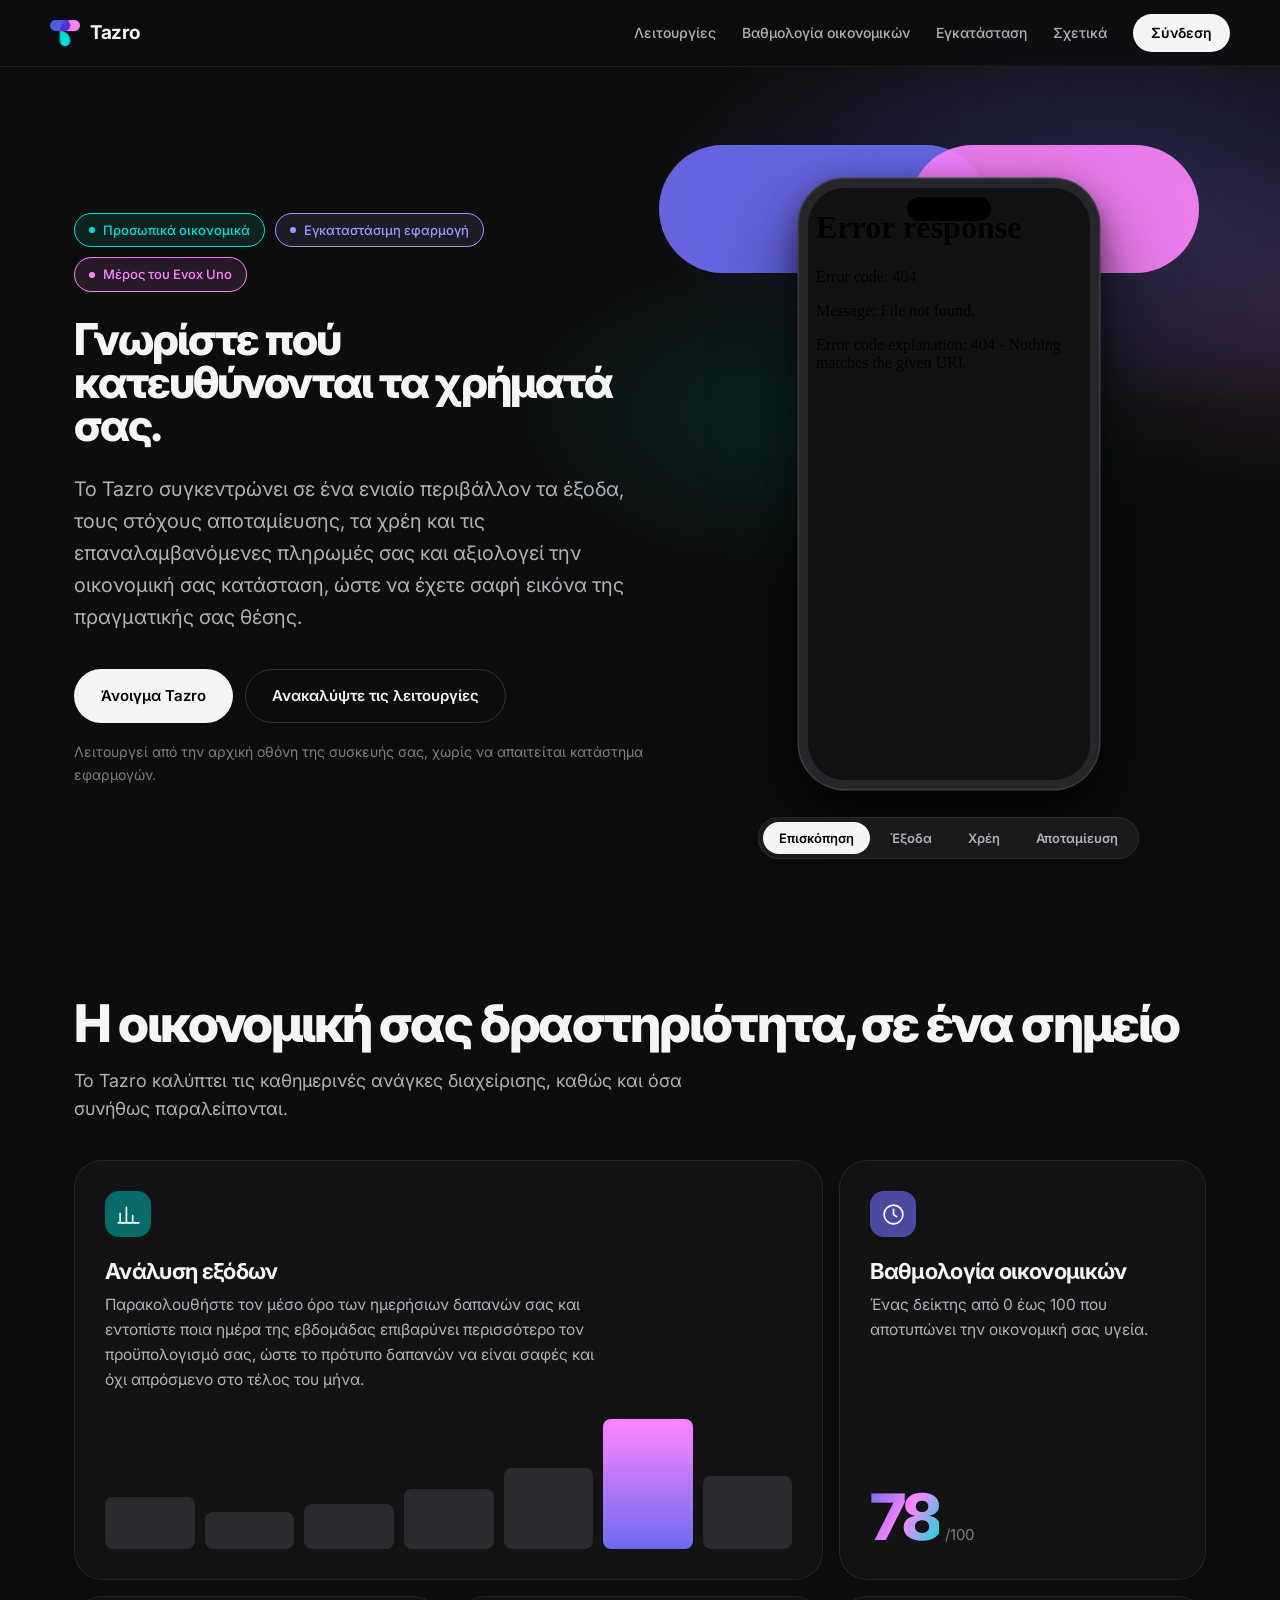
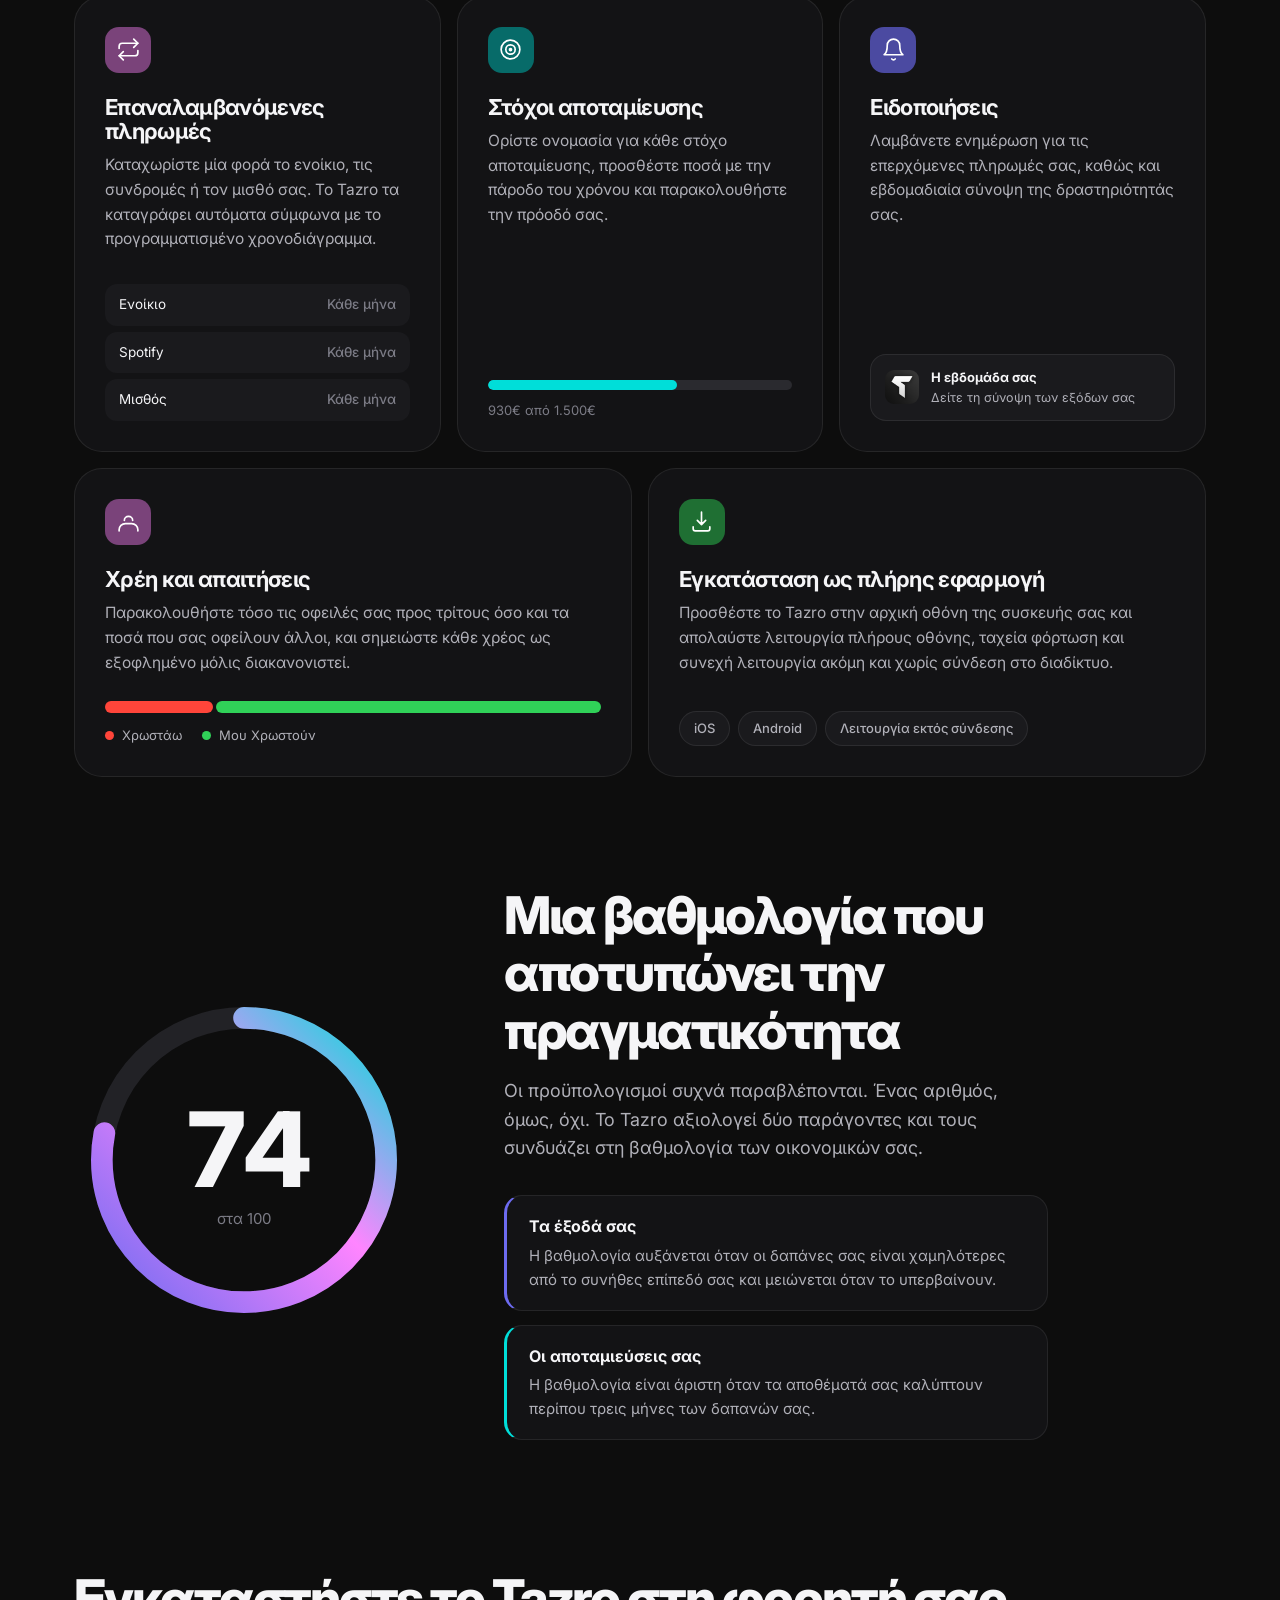
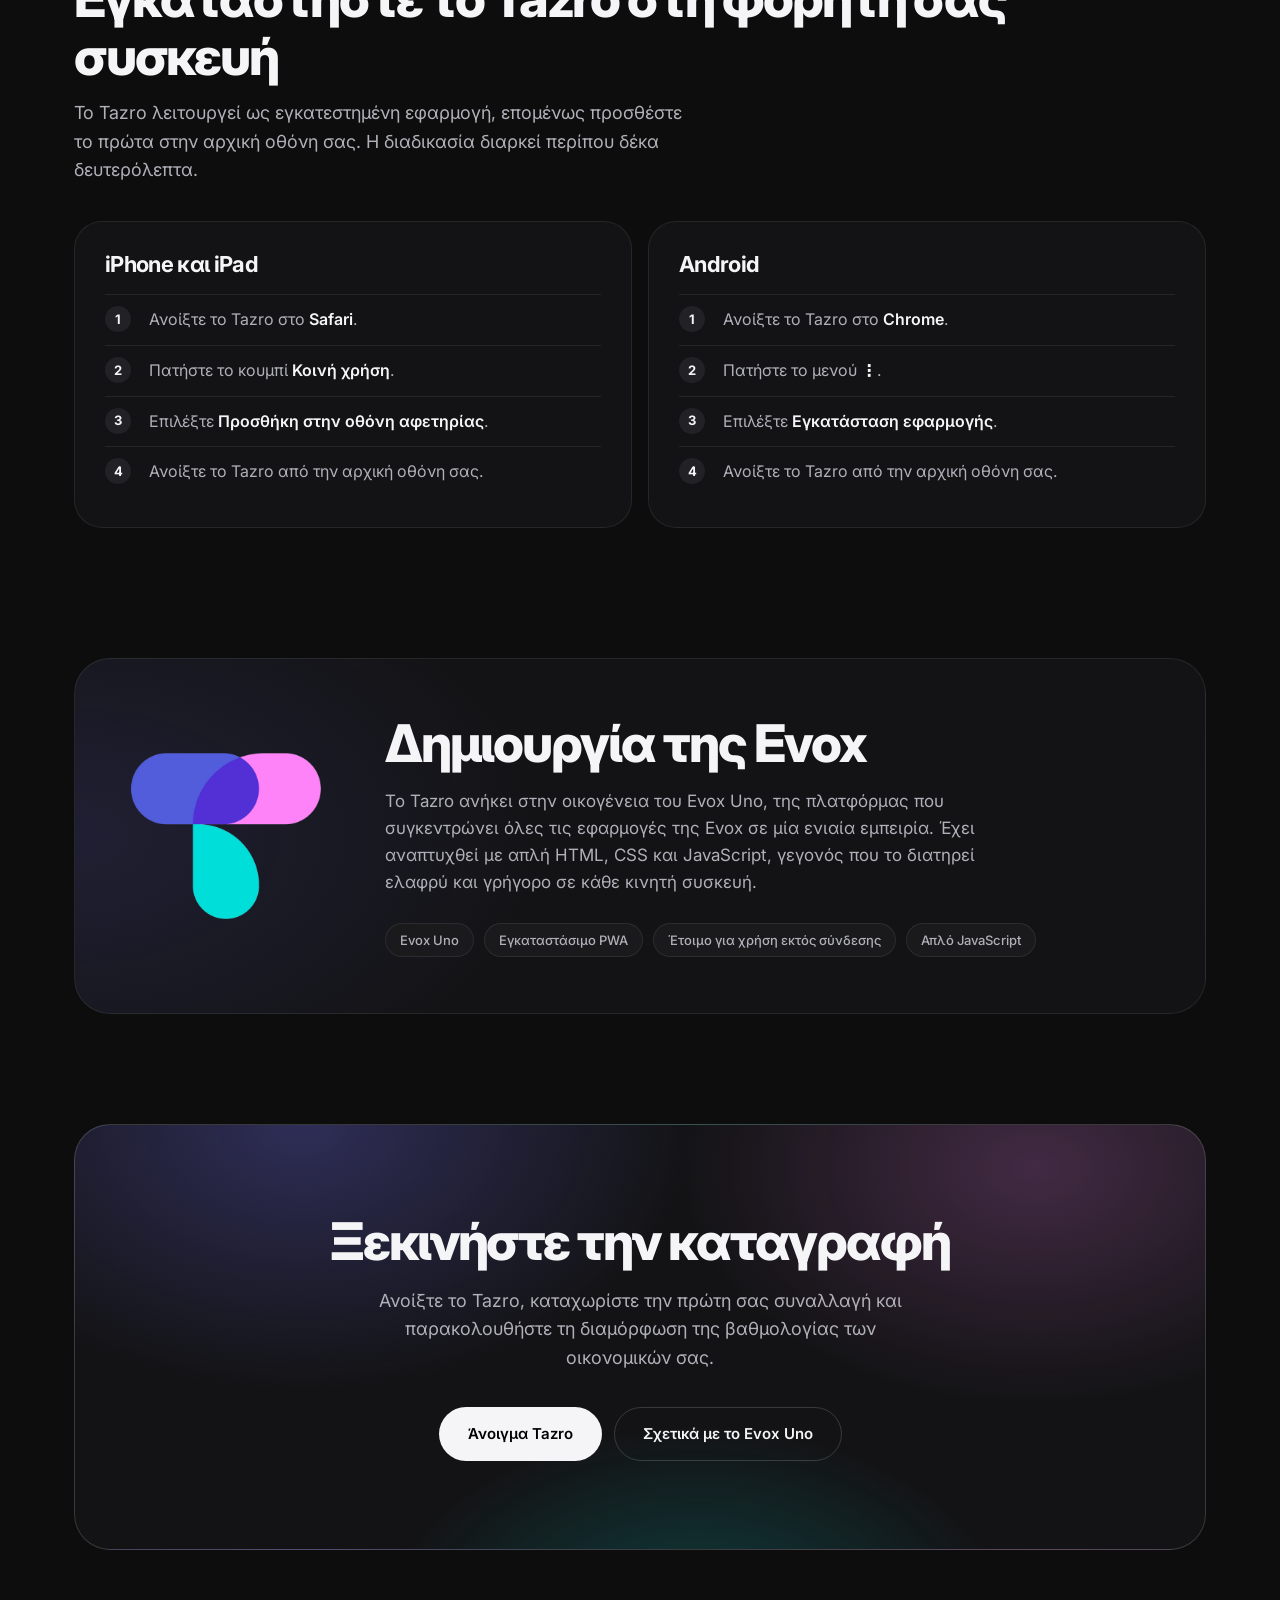
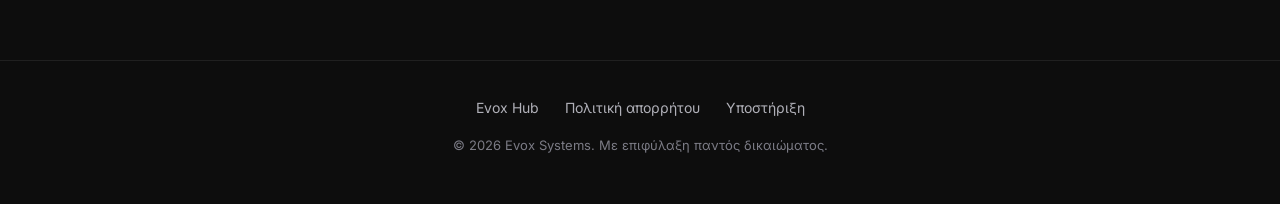
==== commit 19305cda: "Athena + Tazro on the works" ====
--- a/tazro-info/index.html
+++ b/tazro-info/index.html
@@ -12,7 +12,6 @@
   <link rel="preconnect" href="https://fonts.gstatic.com" crossorigin>
   <link href="https://fonts.googleapis.com/css2?family=Inter:wght@400;500;600;700;800&display=swap" rel="stylesheet">
   <link rel="stylesheet" href="./style.css">
-  <link rel="stylesheet" href="./savings-app.css">
   <link rel="stylesheet" href="https://cdnjs.cloudflare.com/ajax/libs/font-awesome/6.5.2/css/all.min.css"
     crossorigin="anonymous" referrerpolicy="no-referrer">
 
@@ -25,6 +24,15 @@
   <meta property="og:type" content="website">
   <meta property="og:description" content="Έξοδα, στόχοι αποταμίευσης, χρέη και επαναλαμβανόμενες πληρωμές σε μία εφαρμογή, με βαθμολογία που αποτυπώνει την οικονομική σας υγεία.">
   <meta property="og:image" content="./assets/tazro.png">
+  <style>
+    /* Live app inside the phone mock-up */
+    .phone { position: relative; overflow: hidden; }
+    .phone-frame {
+      position: absolute; inset: 0; width: 100%; height: 100%;
+      border: 0; display: block; background: #121212; border-radius: inherit;
+    }
+    .phone-island { z-index: 5; pointer-events: none; }
+  </style>
 </head>
 
 <body>
@@ -91,354 +99,16 @@
         <div class="phone" aria-label="Προεπισκόπηση της εφαρμογής Tazro">
           <div class="phone-island" aria-hidden="true"></div>
 
-          <!-- Overview -->
-          <div class="screen active" id="screen-overview" role="tabpanel" aria-labelledby="tab-overview">
-            <div class="s-status"><span>9:41</span><span class="s-status-icons" aria-hidden="true"></span></div>
-            <div class="s-head">
-              <div>
-                <span class="s-hello">Καλημέρα, Νίκο</span>
-              </div>
-              <span class="s-bell" aria-hidden="true">
-                <svg viewBox="0 0 24 24" fill="none" stroke="currentColor" stroke-width="1.8" stroke-linecap="round" stroke-linejoin="round"><path d="M6 8a6 6 0 0112 0c0 7 3 9 3 9H3s3-2 3-9M10.3 21a1.94 1.94 0 003.4 0"/></svg>
-              </span>
-            </div>
-
-            <div class="s-balance">
-              <span class="s-label">Συνολικό υπόλοιπο</span>
-              <strong class="s-amount" data-count="2480.5">2.480,50€</strong>
-              <div class="s-chips">
-                <span class="chip up">+1.450€ Έσοδα</span>
-                <span class="chip down">−612€ Έξοδα</span>
-              </div>
-            </div>
-
-            <div class="s-score">
-              <div class="s-score-top"><span>Βαθμολογία Οικονομικών</span><b>78</b></div>
-              <div class="s-track"><i style="--w:78%"></i></div>
-            </div>
-
-            <span class="s-section">Πρόσφατα</span>
-            <ul class="s-list">
-              <li><span class="dot teal"></span><span class="s-name">Σκλαβενίτης<small>Σούπερ μάρκετ</small></span><b class="neg">−42,30€</b></li>
-              <li><span class="dot indigo"></span><span class="s-name">Μισθός<small>Έσοδα</small></span><b class="pos">+1.450,00€</b></li>
-              <li><span class="dot pink"></span><span class="s-name">Spotify<small>Συνδρομή</small></span><b class="neg">−10,99€</b></li>
-            </ul>
-          </div>
-
-          <!-- Spending -->
-          <div class="screen" id="screen-spending" role="tabpanel" aria-labelledby="tab-spending">
-            <div class="s-status"><span>9:41</span><span class="s-status-icons" aria-hidden="true"></span></div>
-            <div class="s-head"><span class="s-title">Στατιστικά εξόδων</span></div>
-
-            <div class="s-balance slim">
-              <span class="s-label">Μέσος όρος ανά ημέρα</span>
-              <strong class="s-amount">38,40€</strong>
-            </div>
-
-            <span class="s-section">Μ.Ο. ανά ημέρα της εβδομάδας</span>
-            <div class="s-bars" aria-hidden="true">
-              <div><i style="--h:42%"></i><span>Δε</span></div>
-              <div><i style="--h:30%"></i><span>Τρ</span></div>
-              <div><i style="--h:36%"></i><span>Τε</span></div>
-              <div><i style="--h:48%"></i><span>Πε</span></div>
-              <div><i style="--h:64%"></i><span>Πα</span></div>
-              <div class="hi"><i style="--h:100%"></i><span>Σα</span></div>
-              <div><i style="--h:58%"></i><span>Κυ</span></div>
-            </div>
-
-            <ul class="s-cats">
-              <li><span>Σούπερ μάρκετ</span><b>248€</b><i style="--w:82%;--c:var(--teal)"></i></li>
-              <li><span>Μεταφορές</span><b>120€</b><i style="--w:44%;--c:var(--indigo)"></i></li>
-              <li><span>Ψυχαγωγία</span><b>96€</b><i style="--w:34%;--c:var(--pink)"></i></li>
-            </ul>
-          </div>
-
-          <!-- Debts -->
-          <div class="screen" id="screen-debts" role="tabpanel" aria-labelledby="tab-debts">
-            <div class="s-status"><span>9:41</span><span class="s-status-icons" aria-hidden="true"></span></div>
-            <div class="s-head"><span class="s-title">Χρέη</span></div>
-
-            <div class="s-debt-sum">
-              <div><span class="s-label">Χρωστάω</span><strong class="neg">18,00€</strong></div>
-              <div><span class="s-label">Μου Χρωστούν</span><strong class="pos">63,00€</strong></div>
-            </div>
-            <div class="s-split" aria-hidden="true"><i class="owe" style="--w:22%"></i><i class="lent" style="--w:78%"></i></div>
-
-            <span class="s-section">Ανοιχτά</span>
-            <ul class="s-list">
-              <li><span class="dot pink"></span><span class="s-name">Γιώργος<small>Δείπνο · Χρωστάω</small></span><b class="neg">18,00€</b></li>
-              <li><span class="dot teal"></span><span class="s-name">Ελένη<small>Εισιτήρια · Μου Χρωστούν</small></span><b class="pos">45,00€</b></li>
-              <li><span class="dot teal"></span><span class="s-name">Μάρκος<small>Καύσιμα · Μου Χρωστούν</small></span><b class="pos">18,00€</b></li>
-            </ul>
-          </div>
-
-          <!-- Savings -->
-          <div class="screen" id="screen-savings" role="tabpanel" aria-labelledby="tab-savings">
-            <div class="s-status"><span>9:41</span><span class="s-status-icons" aria-hidden="true"></span></div>
-            <div class="sv-scroll">
-              <div class="sv-app">
-                    <div class="view-header">
-                      <h1>Αποταμίευση</h1>
-                    </div>
-
-                    <div style="display: flex;align-items: center;justify-content: center;width: 100%;color:#d5d5d5;">
-                      <h4>Βαθμολογία Οικονομικών</h4>
-                    </div>
-
-                    <!-- Finance score hero (radial rings) -->
-                    <div class="score-hero animate-in" id="score-hero">
-                      <svg class="score-svg" id="score-svg" viewBox="0 0 360 360" role="img" aria-label="Οικονομική βαθμολογία">
-                        <defs>
-                          <path id="score-arc-top" d="M 60.5 79.7 A 156 156 0 0 1 299.5 79.7" />
-                          <path id="score-arc-right" d="M 280.3 60.5 A 156 156 0 0 1 280.3 299.5" />
-                          <path id="score-arc-left" d="M 79.7 299.5 A 156 156 0 0 1 79.7 60.5" />
-                          <path id="score-arc-bottom" d="M 52.8 286.7 A 166 166 0 0 0 307.2 286.7" />
-                        </defs>
-
-                        <!-- curved section labels -->
-                        <text class="score-lbl"><textPath href="#score-arc-top" startOffset="50%" text-anchor="middle">ΕΞΟΔΑ</textPath></text>
-                        <text class="score-lbl"><textPath href="#score-arc-right" startOffset="50%" text-anchor="middle">ΧΡΕΗ</textPath></text>
-                        <text class="score-lbl"><textPath href="#score-arc-bottom" startOffset="50%" text-anchor="middle">ΑΠΟΤΑΜΙΕΥΣΗ</textPath></text>
-                        <text class="score-lbl"><textPath href="#score-arc-left" startOffset="50%" text-anchor="middle">ΣΤΟΧΟΙ</textPath></text>
-
-                        <!-- decorative dots -->
-                  <g class="score-grey">
-                    <circle cx="257.8" cy="102.2" r="15"/>
-                    <circle cx="291.0" cy="69.0" r="5.5"/>
-                    <circle cx="257.8" cy="257.8" r="15"/>
-                    <circle cx="291.0" cy="291.0" r="5.5"/>
-                    <circle cx="102.2" cy="257.8" r="15"/>
-                    <circle cx="69.0" cy="291.0" r="5.5"/>
-                    <circle cx="102.2" cy="102.2" r="15"/>
-                    <circle cx="69.0" cy="69.0" r="5.5"/>
-                  </g>
-                  <g class="score-deco" style="--c:var(--sc-spend)">
-                    <circle class="deco-dot" cx="120.1" cy="62.4" r="11" style="--d:0.00s"/>
-                    <circle class="deco-dot" cx="239.9" cy="62.4" r="11" style="--d:0.90s"/>
-                    <circle class="deco-pale" cx="99.1" cy="45.4" r="3.4" style="--d:0.40s"/>
-                    <circle class="deco-pale" cx="260.9" cy="45.4" r="3.4" style="--d:1.00s"/>
-                  </g>
-                  <g class="score-deco" style="--c:var(--sc-debts)">
-                    <circle class="deco-dot" cx="297.6" cy="120.1" r="11" style="--d:0.45s"/>
-                    <circle class="deco-dot" cx="297.6" cy="239.9" r="11" style="--d:1.35s"/>
-                    <circle class="deco-pale" cx="314.6" cy="99.1" r="3.4" style="--d:0.70s"/>
-                    <circle class="deco-pale" cx="314.6" cy="260.9" r="3.4" style="--d:1.30s"/>
-                  </g>
-                  <g class="score-deco" style="--c:var(--sc-save)">
-                    <circle class="deco-dot" cx="239.9" cy="297.6" r="11" style="--d:0.90s"/>
-                    <circle class="deco-dot" cx="120.1" cy="297.6" r="11" style="--d:1.80s"/>
-                    <circle class="deco-pale" cx="260.9" cy="314.6" r="3.4" style="--d:1.00s"/>
-                    <circle class="deco-pale" cx="99.1" cy="314.6" r="3.4" style="--d:1.60s"/>
-                  </g>
-                  <g class="score-deco" style="--c:var(--sc-goals)">
-                    <circle class="deco-dot" cx="62.4" cy="239.9" r="11" style="--d:1.35s"/>
-                    <circle class="deco-dot" cx="62.4" cy="120.1" r="11" style="--d:2.25s"/>
-                    <circle class="deco-pale" cx="45.4" cy="260.9" r="3.4" style="--d:1.30s"/>
-                    <circle class="deco-pale" cx="45.4" cy="99.1" r="3.4" style="--d:1.90s"/>
-                  </g>
-
-                        <!-- score rings -->
-                  <g class="score-ring" style="--c:var(--sc-spend)" transform="translate(180 70)">
-                    <circle class="ring-fill" r="34"/>
-                    <circle class="ring-track" r="34"/>
-                    <circle class="ring-arc" id="arc-spend" r="34" transform="rotate(-90)"/>
-                    <text class="ring-val" id="val-spend" text-anchor="middle" dy=".35em">–</text>
-                  </g>
-                  <g class="score-ring" style="--c:var(--sc-debts)" transform="translate(290 180)">
-                    <circle class="ring-fill" r="34"/>
-                    <circle class="ring-track" r="34"/>
-                    <circle class="ring-arc" id="arc-debts" r="34" transform="rotate(-90)"/>
-                    <text class="ring-val" id="val-debts" text-anchor="middle" dy=".35em">–</text>
-                  </g>
-                  <g class="score-ring" style="--c:var(--sc-save)" transform="translate(180 290)">
-                    <circle class="ring-fill" r="34"/>
-                    <circle class="ring-track" r="34"/>
-                    <circle class="ring-arc" id="arc-save" r="34" transform="rotate(-90)"/>
-                    <text class="ring-val" id="val-save" text-anchor="middle" dy=".35em">–</text>
-                  </g>
-                  <g class="score-ring" style="--c:var(--sc-goals)" transform="translate(70 180)">
-                    <circle class="ring-fill" r="34"/>
-                    <circle class="ring-track" r="34"/>
-                    <circle class="ring-arc" id="arc-goals" r="34" transform="rotate(-90)"/>
-                    <text class="ring-val" id="val-goals" text-anchor="middle" dy=".35em">–</text>
-                  </g>
-
-                        <!-- total -->
-                        <text class="score-total" id="score-total" x="180" y="197" text-anchor="middle">–</text>
-                        <text class="score-outof" x="180" y="221" text-anchor="middle">/100</text>
-                      </svg>
-                    </div>
-
-                    <!-- Status: monthly change + rating -->
-                    <div class="score-status flat animate-in" id="score-status">
-                      <div class="score-status-left">
-                        <div class="score-arrow">
-                          <svg viewBox="0 0 24 24" stroke-linecap="round" stroke-linejoin="round">
-                            <path d="M12 19V5M5 12l7-7 7 7" />
-                          </svg>
-                        </div>
-                        <div class="score-pill" id="score-pill">—</div>
-                      </div>
-                      <div class="score-status-right">
-                        <div class="score-rating" id="score-rating">—</div>
-                        <div class="score-rating-sub" id="score-rating-sub">—</div>
-                      </div>
-                    </div>
-
-                    <!-- Score breakdown -->
-                    <div class="score-grid animate-in">
-                      <div class="score-card" style="--c:var(--sc-spend)">
-                        <div class="score-card-top">
-                          <span class="score-card-label">Έξοδα</span>
-                          <span class="score-delta" id="delta-spend"></span>
-                        </div>
-                        <div class="score-card-value"><span id="sc-val-spend">–</span><small>/100</small></div>
-                        <div class="score-card-detail" id="sc-det-spend">—</div>
-                        <div class="score-card-bar"><span id="sc-bar-spend"></span></div>
-                      </div>
-                      <div class="score-card" style="--c:var(--sc-save)">
-                        <div class="score-card-top">
-                          <span class="score-card-label">Αποταμίευση</span>
-                          <span class="score-delta" id="delta-save"></span>
-                        </div>
-                        <div class="score-card-value"><span id="sc-val-save">–</span><small>/100</small></div>
-                        <div class="score-card-detail" id="sc-det-save">—</div>
-                        <div class="score-card-bar"><span id="sc-bar-save"></span></div>
-                      </div>
-                      <div class="score-card" style="--c:var(--sc-goals)">
-                        <div class="score-card-top">
-                          <span class="score-card-label">Στόχοι</span>
-                          <span class="score-delta" id="delta-goals"></span>
-                        </div>
-                        <div class="score-card-value"><span id="sc-val-goals">–</span><small>/100</small></div>
-                        <div class="score-card-detail" id="sc-det-goals">—</div>
-                        <div class="score-card-bar"><span id="sc-bar-goals"></span></div>
-                      </div>
-                      <div class="score-card" style="--c:var(--sc-debts)">
-                        <div class="score-card-top">
-                          <span class="score-card-label">Χρέη</span>
-                          <span class="score-delta" id="delta-debts"></span>
-                        </div>
-                        <div class="score-card-value"><span id="sc-val-debts">–</span><small>/100</small></div>
-                        <div class="score-card-detail" id="sc-det-debts">—</div>
-                        <div class="score-card-bar"><span id="sc-bar-debts"></span></div>
-                      </div>
-                    </div>
-
-                    <!-- Dual balance display -->
-                    <div class="dual-balance-row">
-
-                      <div class="balance-source-card" id="main-balance-card">
-                        <div class="bsc-label">Κύριο</div>
-                        <div class="bsc-amount" id="savings-main-balance">$0.00</div>
-                        <div class="bsc-sub">Διαθέσιμο</div>
-                      </div>
-
-                      <!-- Directional arrows -->
-                      <div class="xfer-arrows" id="transfer-arrow-indicator">
-                        <div class="xfer-arrow xfer-right">
-                          <svg viewBox="0 0 24 24" stroke="currentColor" stroke-width="2" fill="none" stroke-linecap="round"
-                            stroke-linejoin="round">
-                            <path d="M5 12h14M15 8l4 4-4 4" />
-                          </svg>
-                        </div>
-                        <div class="xfer-arrow xfer-left">
-                          <svg viewBox="0 0 24 24" stroke="currentColor" stroke-width="2" fill="none" stroke-linecap="round"
-                            stroke-linejoin="round">
-                            <path d="M19 12H5M9 8l-4 4 4 4" />
-                          </svg>
-                        </div>
-                      </div>
-
-                      <div class="balance-source-card savings-card" id="savings-balance-card">
-                        <div class="bsc-label">Αποταμίευση</div>
-                        <div class="bsc-amount" id="savings-amount">$0.00</div>
-                        <div class="bsc-sub positive" id="savings-trend">—</div>
-                      </div>
-
-                    </div>
-
-                    <!-- Transfer panel -->
-                    <div class="transfer-panel" id="transfer-panel">
-                      <div class="transfer-panel-header">
-                        <div class="transfer-panel-title">
-                          <span class="transfer-panel-icon">
-                            <svg viewBox="0 0 24 24" stroke="currentColor" stroke-width="2" fill="none" stroke-linecap="round"
-                              stroke-linejoin="round">
-                              <path d="M7 7h13M16 3l4 4-4 4M17 17H4M8 13l-4 4 4 4" />
-                            </svg>
-                          </span>
-                          <h3>Μεταφορά</h3>
-                        </div>
-                        <span class="transfer-panel-hint" id="transfer-panel-hint">από κύριο υπόλοιπο</span>
-                      </div>
-
-                      <!-- Account selector -->
-                      <div class="debt-type-selector savings-account-selector" id="savings-account-selector">
-                        <button class="debt-type-btn savings-account-btn active" data-account="main">Κύριο</button>
-                        <button class="debt-type-btn savings-account-btn" data-account="savings">Αποταμίευση</button>
-                      </div>
-
-                      <!-- Amount input -->
-                      <label class="transfer-amount-input" for="transfer-amount">
-                        <input type="number" id="transfer-amount" placeholder="0.00" step="0.01" min="0" inputmode="decimal">
-                        <span class="transfer-currency">€</span>
-                      </label>
-
-                      <!-- Slider -->
-                      <div class="transfer-slider">
-                        <input type="range" class="slider-track" id="transfer-slider" min="0" max="100" value="0">
-                        <div class="slider-labels">
-                          <span>0€</span>
-                          <span>Διαθέσιμο <b id="slider-max">—</b></span>
-                        </div>
-                      </div>
-
-                      <!-- Quick amounts -->
-                      <div class="transfer-chips" id="transfer-chips">
-                        <button type="button" class="transfer-chip" data-pct="25">25%</button>
-                        <button type="button" class="transfer-chip" data-pct="50">50%</button>
-                        <button type="button" class="transfer-chip" data-pct="75">75%</button>
-                        <button type="button" class="transfer-chip" data-pct="100">Όλο</button>
-                      </div>
-
-                      <!-- Single action button driven by selected source account -->
-                      <div class="transfer-dir-btns">
-                        <button class="transfer-dir-btn save" id="transfer-action-btn">
-                          <svg id="transfer-action-icon" viewBox="0 0 24 24" stroke="currentColor" stroke-width="2" fill="none"
-                            stroke-linecap="round" stroke-linejoin="round">
-                            <path d="M5 12h14M15 8l4 4-4 4" />
-                          </svg>
-                          <div class="tdb-text">
-                            <span class="tdb-main" id="transfer-action-main">Αποθήκευση</span>
-                            <span class="tdb-sub" id="transfer-action-sub">Κύριο → Αποταμίευση</span>
-                          </div>
-                        </button>
-                      </div>
-                    </div>
-
-                    <!-- Goals -->
-                    <div class="section-header">
-                      <h2>Στόχοι</h2>
-                    </div>
-                    <div class="goals-section" id="goals-list"></div>
-              </div>
-            </div>
-          </div>
-
-          <div class="phone-nav" role="presentation">
-            <button type="button" data-go="overview" class="active" tabindex="-1" aria-hidden="true">Αρχική</button>
-            <button type="button" data-go="spending" tabindex="-1" aria-hidden="true">Ιστορικό</button>
-            <button type="button" data-go="debts" tabindex="-1" aria-hidden="true">Χρέη</button>
-            <button type="button" data-go="savings" tabindex="-1" aria-hidden="true">Αποταμίευση</button>
-          </div>
+          <!-- The real Tazro app, running in demo mode with fake data (see tazro/js/demo.js) -->
+          <iframe class="phone-frame" id="appFrame" title="Tazro – ζωντανή επίδειξη της εφαρμογής"
+            loading="lazy" referrerpolicy="same-origin"></iframe>
         </div>
 
         <div class="demo-tabs" role="tablist" aria-label="Προεπισκόπηση οθόνης του Tazro">
-          <button role="tab" id="tab-overview" data-go="overview" aria-selected="true" aria-controls="screen-overview">Επισκόπηση</button>
-          <button role="tab" id="tab-spending" data-go="spending" aria-selected="false" aria-controls="screen-spending" tabindex="-1">Έξοδα</button>
-          <button role="tab" id="tab-debts" data-go="debts" aria-selected="false" aria-controls="screen-debts" tabindex="-1">Χρέη</button>
-          <button role="tab" id="tab-savings" data-go="savings" aria-selected="false" aria-controls="screen-savings" tabindex="-1">Αποταμίευση</button>
+          <button role="tab" id="tab-overview" data-go="overview" aria-selected="true" aria-controls="appFrame">Επισκόπηση</button>
+          <button role="tab" id="tab-spending" data-go="spending" aria-selected="false" aria-controls="appFrame" tabindex="-1">Έξοδα</button>
+          <button role="tab" id="tab-debts" data-go="debts" aria-selected="false" aria-controls="appFrame" tabindex="-1">Χρέη</button>
+          <button role="tab" id="tab-savings" data-go="savings" aria-selected="false" aria-controls="appFrame" tabindex="-1">Αποταμίευση</button>
         </div>
       </div>
     </section>
@@ -627,7 +297,6 @@
   </footer>
 
   <script src="./script.js"></script>
-  <script src="./savings-demo.js"></script>
 </body>
 
 </html>
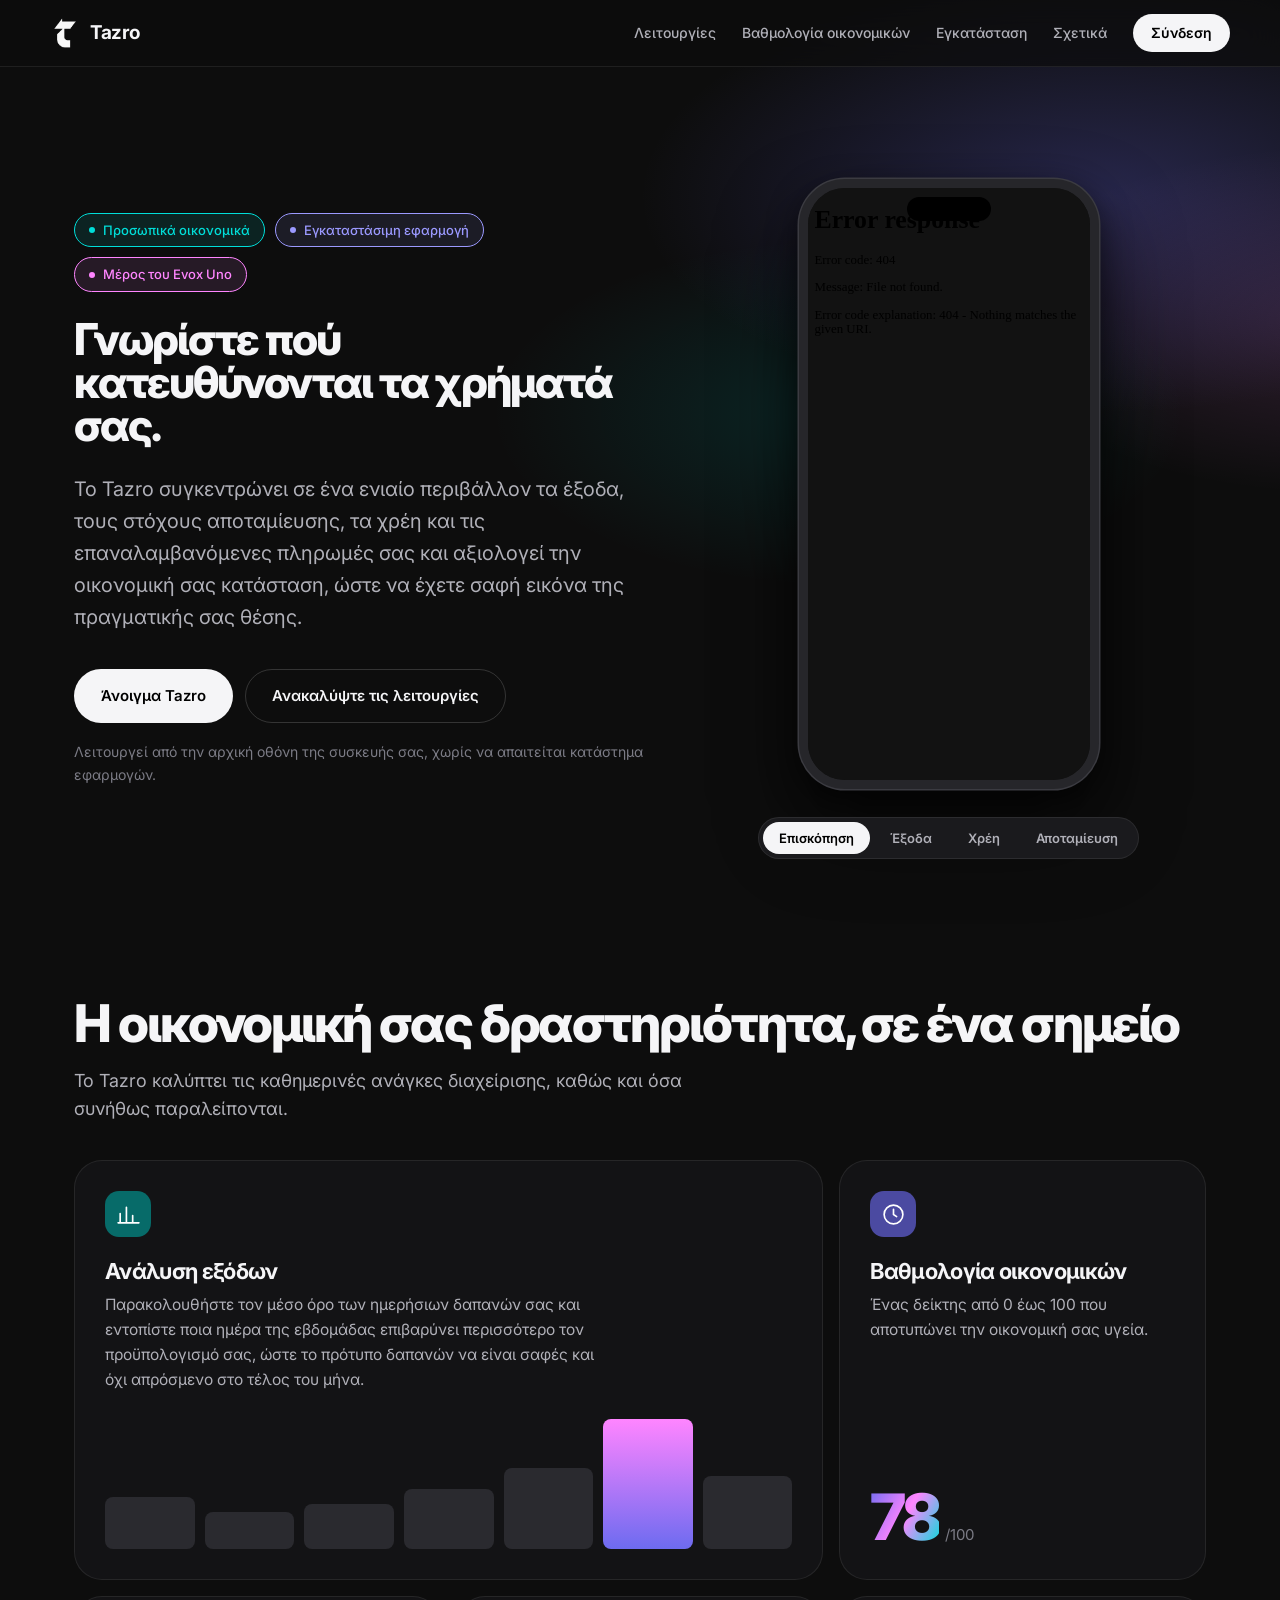
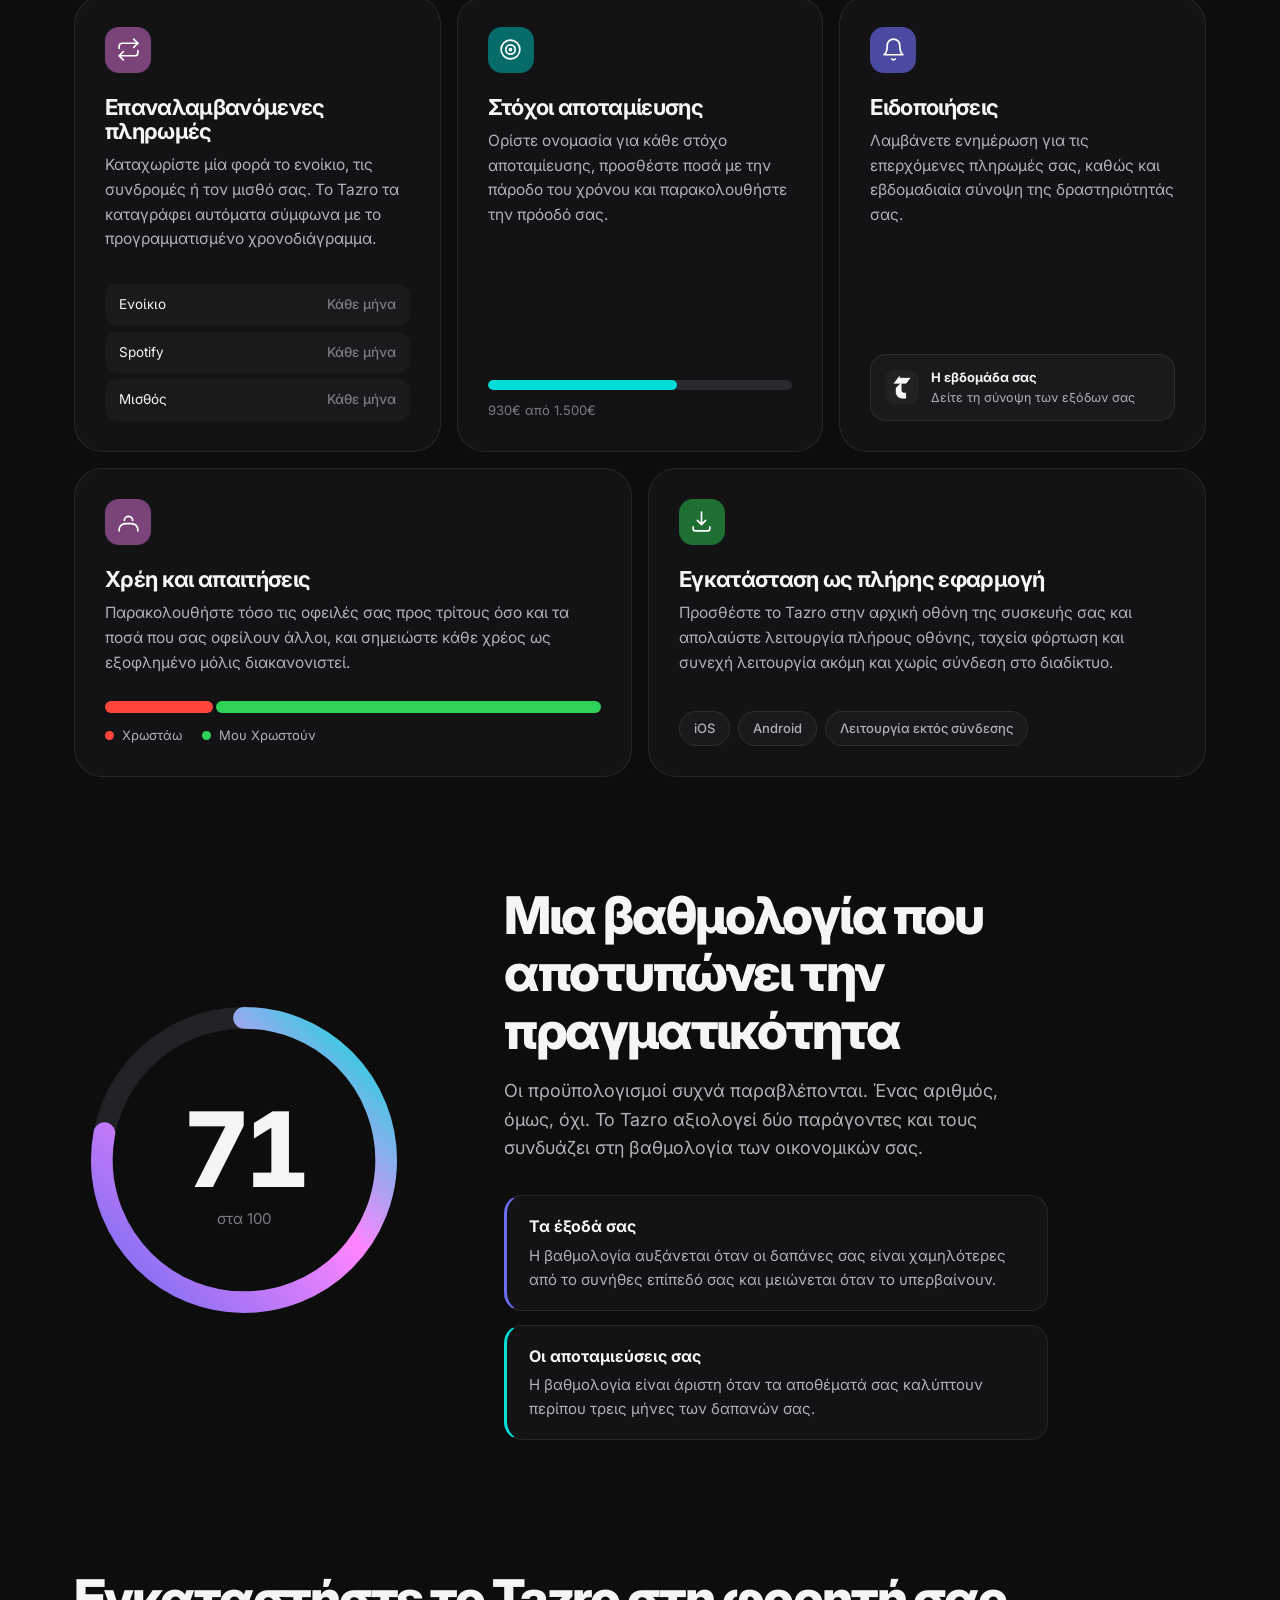
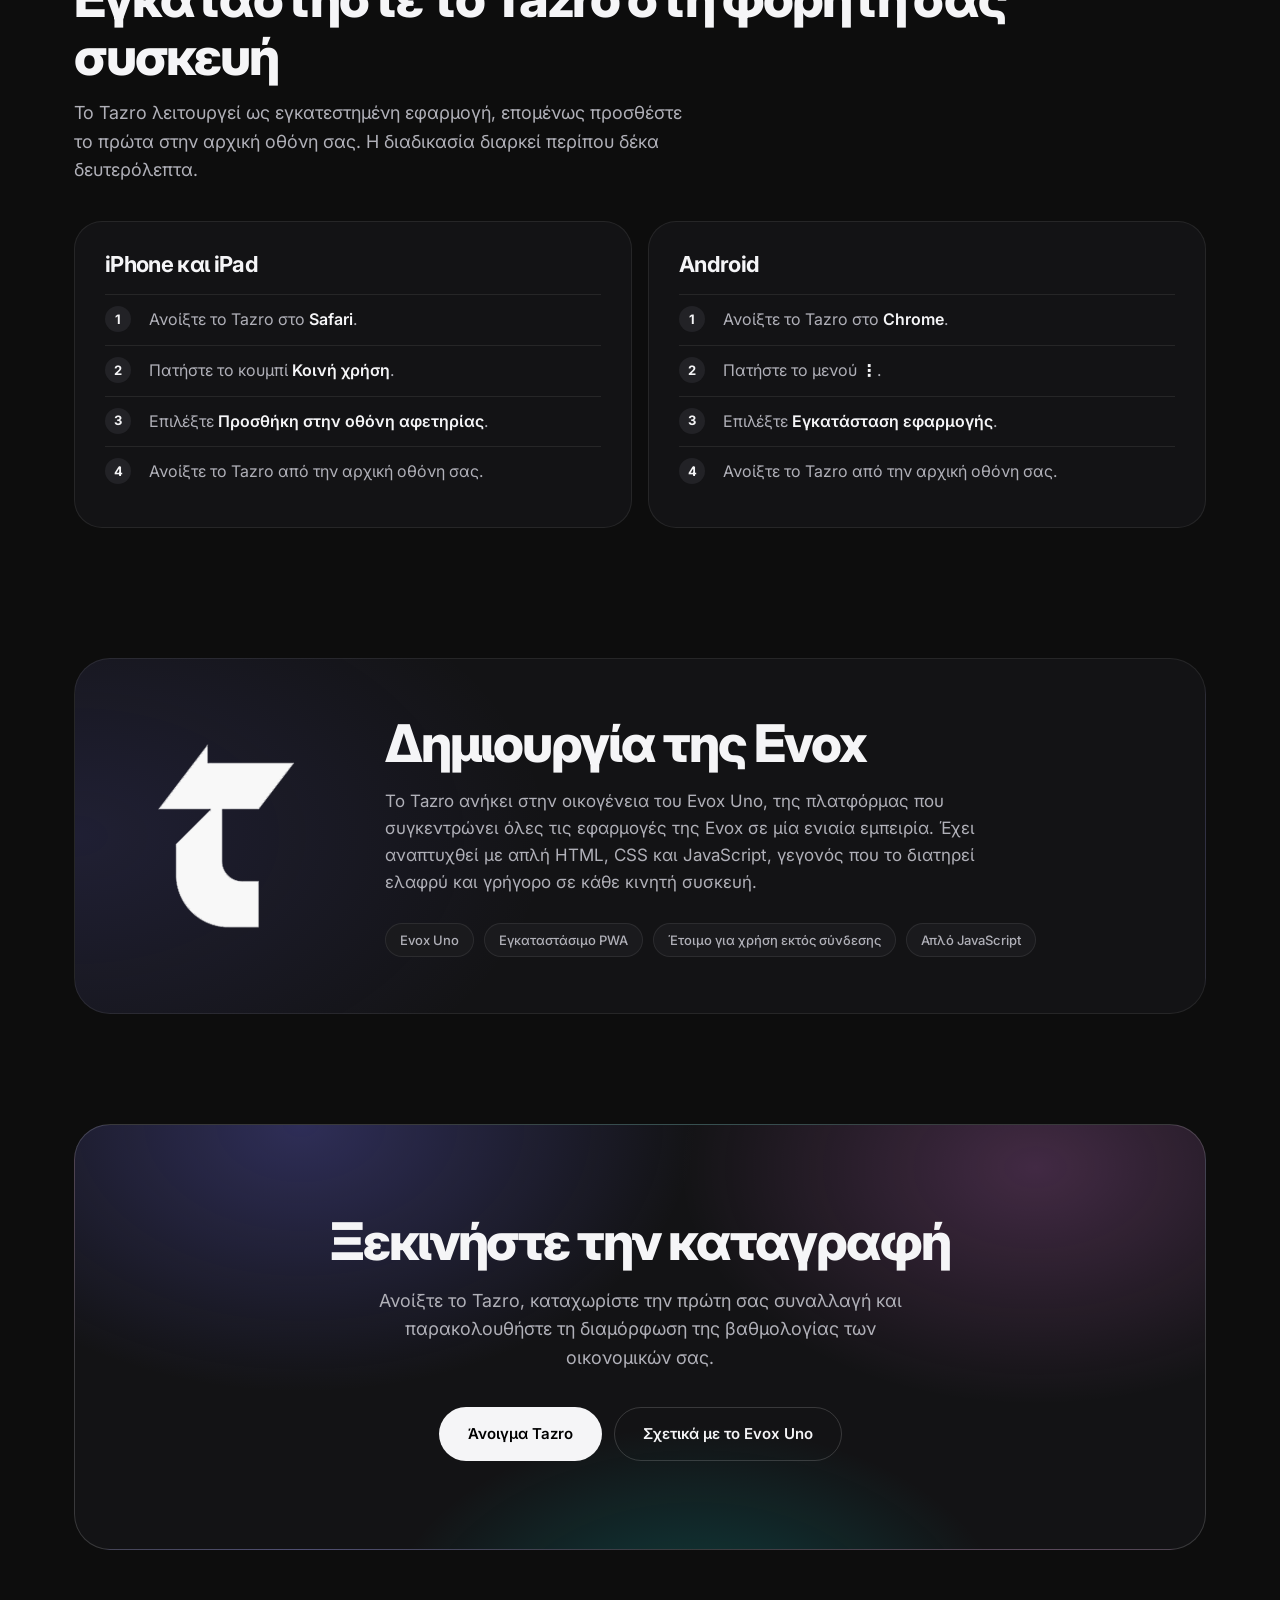
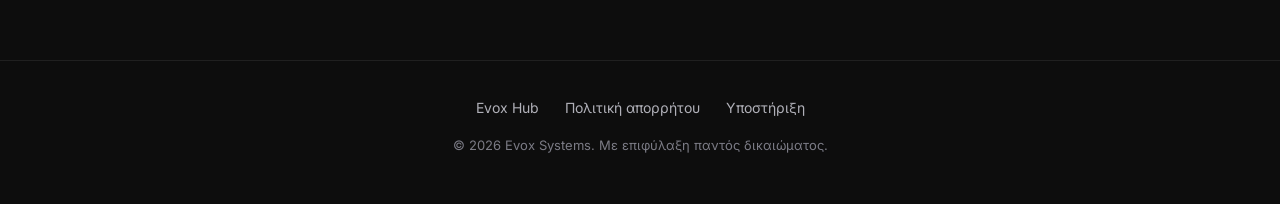
==== commit df58fd54: "add univox" ====
--- a/tazro-info/index.html
+++ b/tazro-info/index.html
@@ -92,9 +92,9 @@
 
       <!-- Phone demo -->
       <div class="stage">
-        <span class="shape shape-indigo" aria-hidden="true"></span>
+        <!-- <span class="shape shape-indigo" aria-hidden="true"></span>
         <span class="shape shape-pink" aria-hidden="true"></span>
-        <span class="shape shape-teal" aria-hidden="true"></span>
+        <span class="shape shape-teal" aria-hidden="true"></span> -->
 
         <div class="phone" aria-label="Προεπισκόπηση της εφαρμογής Tazro">
           <div class="phone-island" aria-hidden="true"></div>
